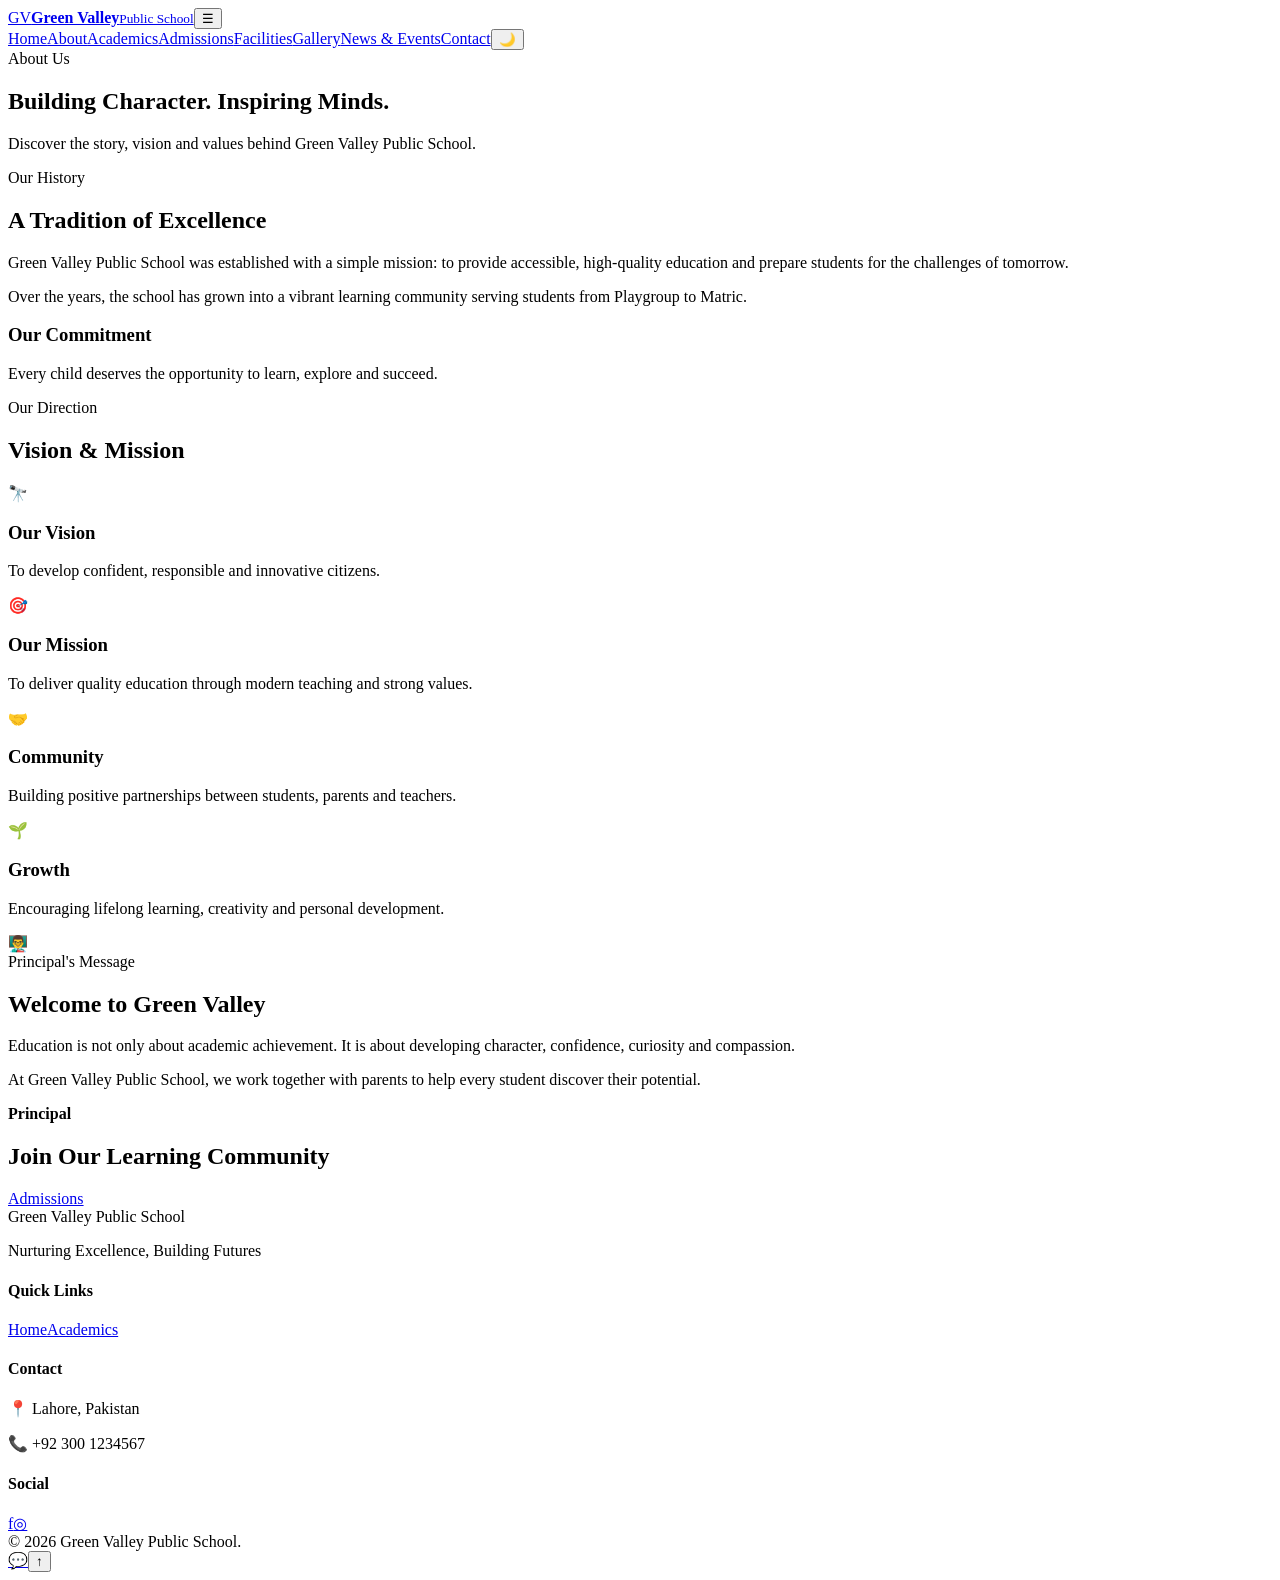
==== about.html @ daa35c9c "Add files via upload" ====
<!DOCTYPE html><html lang="en"><head><meta charset="UTF-8"><meta name="viewport" content="width=device-width,initial-scale=1"><title>About Us | Green Valley Public School</title><link href="https://fonts.googleapis.com/css2?family=Inter:wght@400;500;600;700;800&family=Poppins:wght@600;700;800&display=swap" rel="stylesheet"><link rel="stylesheet" href="css/style.css"></head><body>
<header class="header"><div class="container nav"><a href="index.html" class="logo"><span class="logo-icon">GV</span><span><strong>Green Valley</strong><small>Public School</small></span></a><button class="menu-btn" id="menuBtn">☰</button><nav id="navMenu"><a href="index.html">Home</a><a class="active" href="about.html">About</a><a href="academics.html">Academics</a><a href="admissions.html">Admissions</a><a href="facilities.html">Facilities</a><a href="gallery.html">Gallery</a><a href="news-events.html">News & Events</a><a href="contact.html">Contact</a><button id="darkMode" class="icon-btn">🌙</button></nav></div></header>
<section class="page-hero"><div class="container"><span class="section-label">About Us</span><h1>Building Character. Inspiring Minds.</h1><p>Discover the story, vision and values behind Green Valley Public School.</p></div></section>
<section class="section"><div class="container two-col"><div><span class="section-label">Our History</span><h2>A Tradition of Excellence</h2><p>Green Valley Public School was established with a simple mission: to provide accessible, high-quality education and prepare students for the challenges of tomorrow.</p><p>Over the years, the school has grown into a vibrant learning community serving students from Playgroup to Matric.</p></div><div class="info-box"><h3>Our Commitment</h3><p>Every child deserves the opportunity to learn, explore and succeed.</p></div></div></section>
<section class="section light"><div class="container"><div class="section-heading"><span class="section-label">Our Direction</span><h2>Vision & Mission</h2></div><div class="cards-4"><div class="feature-card"><div class="feature-icon">🔭</div><h3>Our Vision</h3><p>To develop confident, responsible and innovative citizens.</p></div><div class="feature-card"><div class="feature-icon">🎯</div><h3>Our Mission</h3><p>To deliver quality education through modern teaching and strong values.</p></div><div class="feature-card"><div class="feature-icon">🤝</div><h3>Community</h3><p>Building positive partnerships between students, parents and teachers.</p></div><div class="feature-card"><div class="feature-icon">🌱</div><h3>Growth</h3><p>Encouraging lifelong learning, creativity and personal development.</p></div></div></div></section>
<section class="section"><div class="container principal"><div class="principal-photo">👨‍🏫</div><div><span class="section-label">Principal's Message</span><h2>Welcome to Green Valley</h2><p>Education is not only about academic achievement. It is about developing character, confidence, curiosity and compassion.</p><p>At Green Valley Public School, we work together with parents to help every student discover their potential.</p><strong>Principal</strong></div></div></section>
<section class="cta"><div class="container"><h2>Join Our Learning Community</h2><a href="admissions.html" class="btn btn-gold">Admissions</a></div></section>
<footer><div class="container footer-grid"><div><div class="footer-logo">Green Valley Public School</div><p>Nurturing Excellence, Building Futures</p></div><div><h4>Quick Links</h4><a href="index.html">Home</a><a href="academics.html">Academics</a></div><div><h4>Contact</h4><p>📍 Lahore, Pakistan</p><p>📞 +92 300 1234567</p></div><div><h4>Social</h4><div class="socials"><a href="#">f</a><a href="#">◎</a></div></div></div><div class="copyright">© 2026 Green Valley Public School.</div></footer><a class="whatsapp" href="https://wa.me/923001234567">💬</a><button id="topBtn" class="top-btn">↑</button><script src="js/script.js"></script></body></html>
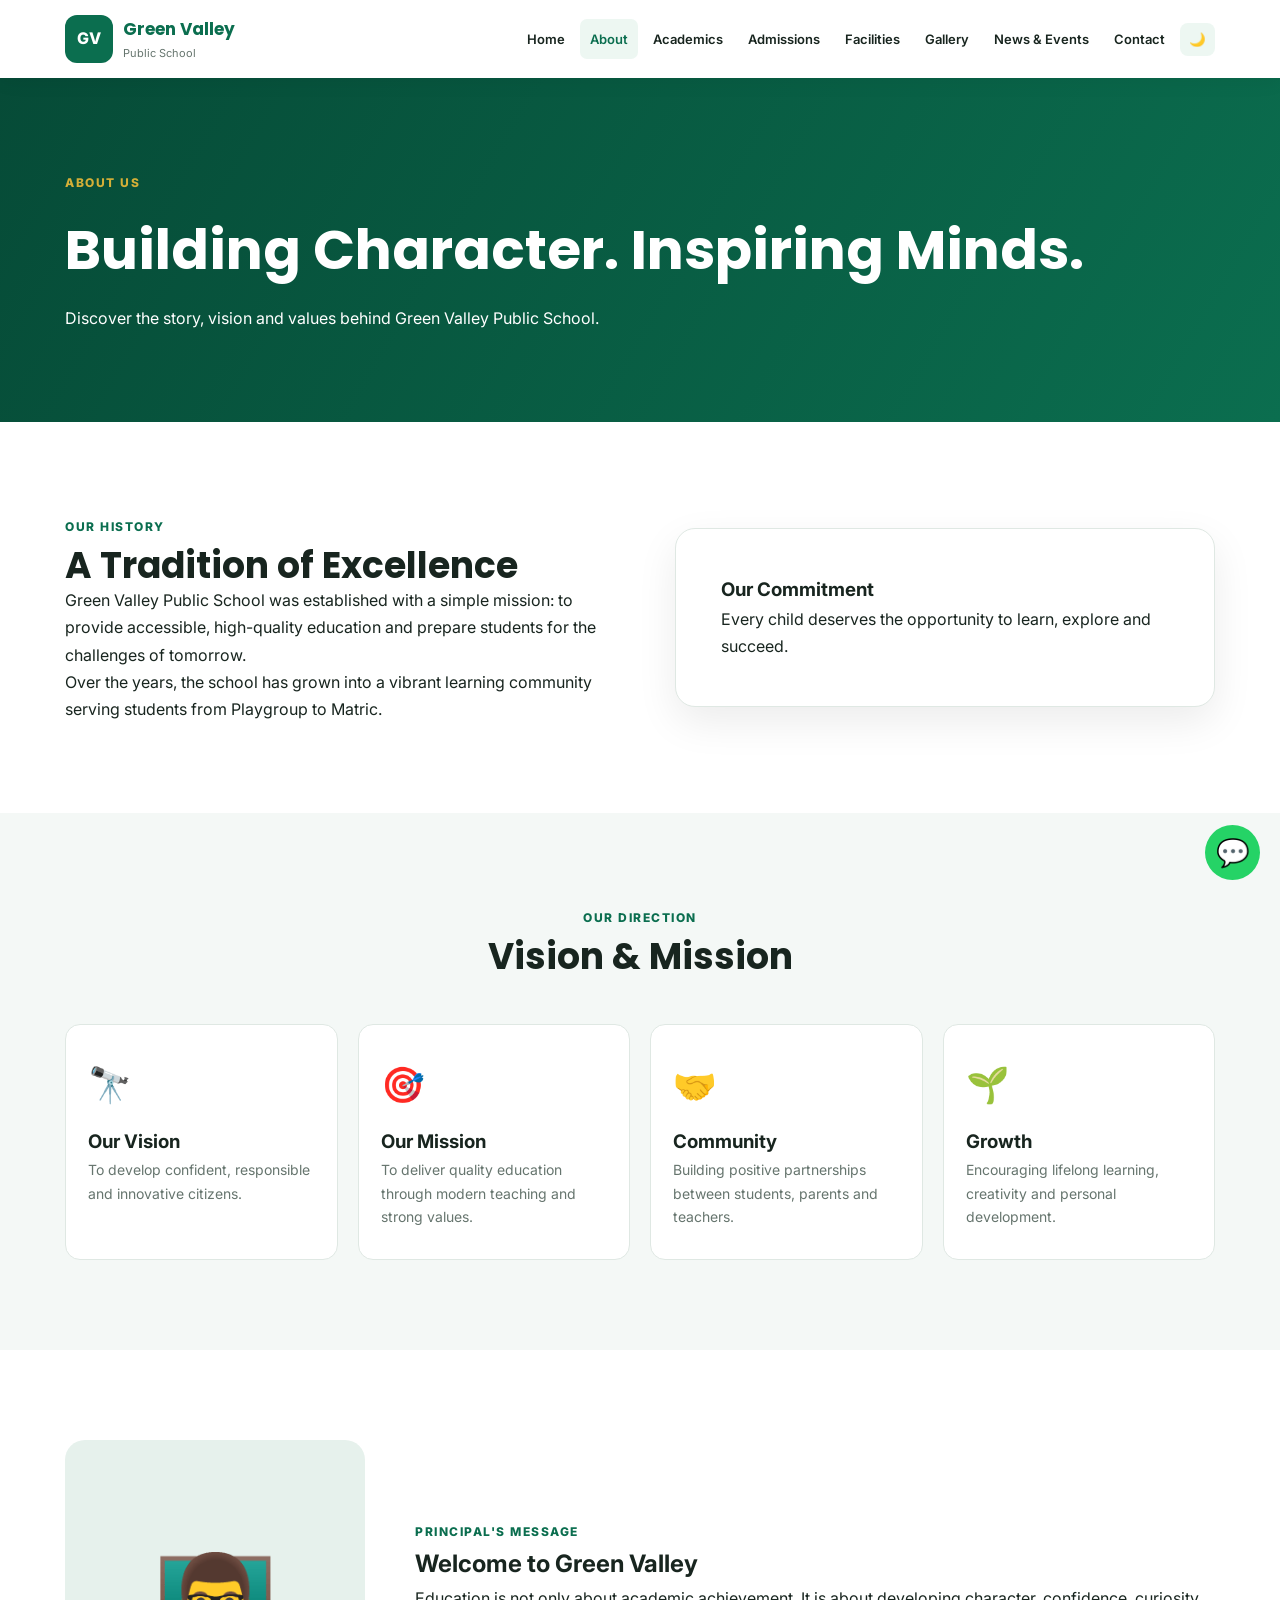
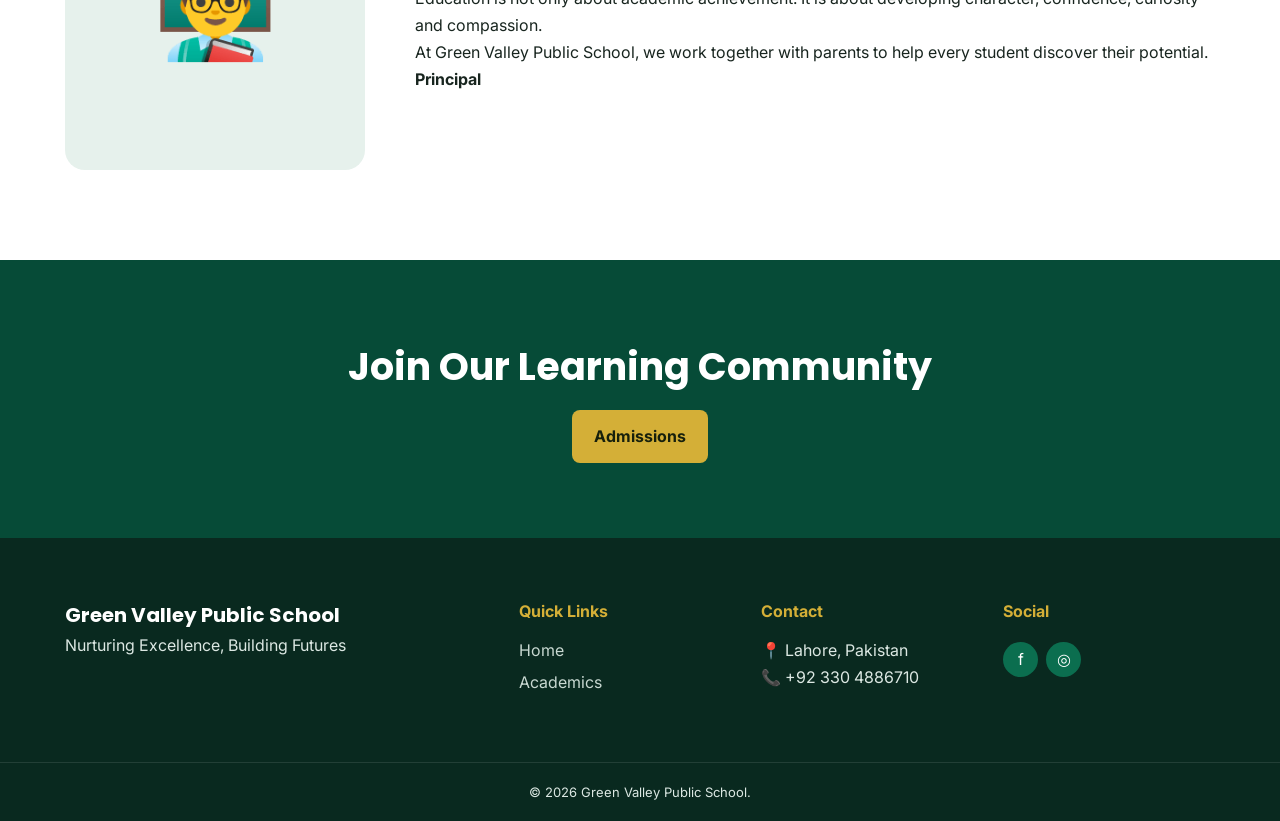
==== commit e4431c47: "Add files via upload" ====
--- a/about.html
+++ b/about.html
@@ -5,4 +5,4 @@
 <section class="section light"><div class="container"><div class="section-heading"><span class="section-label">Our Direction</span><h2>Vision & Mission</h2></div><div class="cards-4"><div class="feature-card"><div class="feature-icon">🔭</div><h3>Our Vision</h3><p>To develop confident, responsible and innovative citizens.</p></div><div class="feature-card"><div class="feature-icon">🎯</div><h3>Our Mission</h3><p>To deliver quality education through modern teaching and strong values.</p></div><div class="feature-card"><div class="feature-icon">🤝</div><h3>Community</h3><p>Building positive partnerships between students, parents and teachers.</p></div><div class="feature-card"><div class="feature-icon">🌱</div><h3>Growth</h3><p>Encouraging lifelong learning, creativity and personal development.</p></div></div></div></section>
 <section class="section"><div class="container principal"><div class="principal-photo">👨‍🏫</div><div><span class="section-label">Principal's Message</span><h2>Welcome to Green Valley</h2><p>Education is not only about academic achievement. It is about developing character, confidence, curiosity and compassion.</p><p>At Green Valley Public School, we work together with parents to help every student discover their potential.</p><strong>Principal</strong></div></div></section>
 <section class="cta"><div class="container"><h2>Join Our Learning Community</h2><a href="admissions.html" class="btn btn-gold">Admissions</a></div></section>
-<footer><div class="container footer-grid"><div><div class="footer-logo">Green Valley Public School</div><p>Nurturing Excellence, Building Futures</p></div><div><h4>Quick Links</h4><a href="index.html">Home</a><a href="academics.html">Academics</a></div><div><h4>Contact</h4><p>📍 Lahore, Pakistan</p><p>📞 +92 300 1234567</p></div><div><h4>Social</h4><div class="socials"><a href="#">f</a><a href="#">◎</a></div></div></div><div class="copyright">© 2026 Green Valley Public School.</div></footer><a class="whatsapp" href="https://wa.me/923001234567">💬</a><button id="topBtn" class="top-btn">↑</button><script src="js/script.js"></script></body></html>+<footer><div class="container footer-grid"><div><div class="footer-logo">Green Valley Public School</div><p>Nurturing Excellence, Building Futures</p></div><div><h4>Quick Links</h4><a href="index.html">Home</a><a href="academics.html">Academics</a></div><div><h4>Contact</h4><p>📍 Lahore, Pakistan</p><p>📞 +92 330 4886710</p></div><div><h4>Social</h4><div class="socials"><a href="#">f</a><a href="#">◎</a></div></div></div><div class="copyright">© 2026 Green Valley Public School.</div></footer><a class="whatsapp" href="https://wa.me/923304886710">💬</a><button id="topBtn" class="top-btn">↑</button><script src="js/script.js"></script></body></html>
--- a/css/style.css
+++ b/css/style.css
@@ -0,0 +1,7 @@
+*{margin:0;padding:0;box-sizing:border-box}html{scroll-behavior:smooth}:root{--green:#0B6E4F;--dark:#064b37;--gold:#d4af37;--white:#fff;--light:#f4f8f6;--text:#18251f;--muted:#66756e;--border:#dfe8e3;--shadow:0 15px 40px rgba(0,0,0,.08)}body{font-family:Inter,sans-serif;color:var(--text);background:var(--white);line-height:1.7}a{text-decoration:none;color:inherit}.container{width:min(1150px,92%);margin:auto}.header{position:sticky;top:0;z-index:1000;background:rgba(255,255,255,.96);backdrop-filter:blur(12px);box-shadow:0 3px 20px rgba(0,0,0,.06)}.nav{min-height:78px;display:flex;align-items:center;justify-content:space-between}.logo{display:flex;align-items:center;gap:10px}.logo-icon{width:48px;height:48px;display:grid;place-items:center;border-radius:12px;background:var(--green);color:#fff;font-weight:800}.logo strong,.logo small{display:block}.logo strong{font-family:Poppins;color:var(--green);font-size:17px}.logo small{font-size:11px;color:var(--muted)}nav{display:flex;align-items:center;gap:5px}nav a{padding:9px 10px;font-size:13px;font-weight:600;border-radius:7px}nav a:hover,nav a.active{color:var(--green);background:#edf7f2}.menu-btn{display:none;border:0;background:transparent;font-size:28px}.icon-btn{border:0;background:#edf7f2;padding:9px;border-radius:8px;cursor:pointer}.hero{min-height:650px;display:flex;align-items:center;background:linear-gradient(90deg,rgba(3,45,32,.88),rgba(3,45,32,.35)),url("https://images.unsplash.com/photo-1580582932707-520aed937b7b?auto=format&fit=crop&w=1800&q=80") center/cover}.hero-content{color:#fff}.hero-content{max-width:1150px}.hero-content p{max-width:600px;font-size:18px;color:#eef6f2}.badge,.section-label{color:var(--green);font-weight:800;text-transform:uppercase;letter-spacing:1.5px;font-size:12px}.hero .badge{color:var(--gold)}.hero h1{font-family:Poppins;font-size:clamp(40px,6vw,72px);line-height:1.12;margin:15px 0}.hero h1 span{color:#e8c84a}.hero-buttons{display:flex;gap:12px;margin-top:30px}.btn{display:inline-block;border:0;border-radius:8px;padding:13px 22px;font-weight:700;cursor:pointer;transition:.3s}.btn:hover{transform:translateY(-3px)}.btn-gold{background:var(--gold);color:#17200c}.btn-green{background:var(--green);color:#fff}.btn-outline{border:1px solid rgba(255,255,255,.6);color:#fff}.stats{background:var(--green);color:#fff}.stats-grid{display:grid;grid-template-columns:repeat(4,1fr)}.stat{padding:28px;text-align:center;border-right:1px solid rgba(255,255,255,.18)}.stat strong,.stat span{display:block}.stat strong{font-family:Poppins;font-size:30px}.stat span{opacity:.85}.section{padding:90px 0}.light{background:var(--light)}.section-heading{text-align:center;margin-bottom:45px}.section-heading h2,.two-col h2{font-family:Poppins;font-size:36px;line-height:1.2;margin-top:5px}.two-col{display:grid;grid-template-columns:1fr 1fr;gap:70px;align-items:center}.about-card,.info-box{padding:45px;border-radius:20px;background:#fff;box-shadow:var(--shadow);border:1px solid var(--border)}.about-icon{font-size:50px}.text-link{display:inline-block;margin-top:20px;color:var(--green);font-weight:800}.cards-4{display:grid;grid-template-columns:repeat(4,1fr);gap:20px}.feature-card,.facility{padding:30px 22px;background:#fff;border:1px solid var(--border);border-radius:15px;transition:.3s}.feature-card:hover,.facility:hover{transform:translateY(-7px);box-shadow:var(--shadow);border-color:#a8d6c2}.feature-icon{font-size:35px;margin-bottom:12px}.feature-card p,.facility p{color:var(--muted);font-size:14px}.news-grid{display:grid;grid-template-columns:repeat(3,1fr);gap:22px}.news-card{overflow:hidden;border-radius:15px;background:#fff;border:1px solid var(--border);transition:.3s}.news-card:hover{transform:translateY(-5px);box-shadow:var(--shadow)}.news-image{height:180px;background:#e7f2ed;display:grid;place-items:center;font-size:65px}.news-body{padding:23px}.news-body>span{color:var(--green);font-size:12px;font-weight:800;text-transform:uppercase}.testimonial-grid{display:grid;grid-template-columns:1fr 1fr;gap:25px}.testimonial{padding:30px;border-radius:15px;background:#fff;border:1px solid var(--border)}.stars{color:var(--gold);letter-spacing:3px}.page-hero{padding:90px 0;color:#fff;background:linear-gradient(120deg,#064b37,#0B6E4F)}.page-hero h1{font-family:Poppins;font-size:clamp(35px,5vw,55px);margin:8px 0}.page-hero .section-label{color:var(--gold)}.facility-grid{display:grid;grid-template-columns:repeat(3,1fr);gap:22px}.facility>div{font-size:42px}.timeline{display:grid;gap:18px;max-width:850px;margin:auto}.timeline>div{padding:25px;border-left:5px solid var(--green);background:var(--light);border-radius:8px}.timeline b{color:var(--green)}.subject-grid{display:grid;grid-template-columns:repeat(4,1fr);gap:15px}.subject-grid div{padding:20px;text-align:center;background:#fff;border:1px solid var(--border);border-radius:10px;font-weight:700}.check-list{list-style:none}.check-list li{margin:12px 0}.check-list li:before{content:"✓";color:var(--green);font-weight:bold;margin-right:10px}.principal{display:grid;grid-template-columns:300px 1fr;gap:50px;align-items:center}.principal-photo{height:330px;border-radius:20px;background:#e6f1ec;display:grid;place-items:center;font-size:100px}.steps{display:grid;grid-template-columns:repeat(4,1fr);gap:18px}.steps>div{padding:25px;background:var(--light);border-radius:15px}.steps b{display:block;font-size:28px;color:var(--green)}.table-wrap{overflow-x:auto}table{width:100%;border-collapse:collapse;background:#fff;min-width:600px}th,td{padding:16px;border:1px solid var(--border);text-align:left}th{background:var(--green);color:#fff}.note{color:var(--muted);margin-top:10px}.form-card{padding:35px;background:#fff;border-radius:18px;box-shadow:var(--shadow)}.form-card h2{font-family:Poppins;margin-bottom:20px}form{display:grid;gap:13px}input,select,textarea{width:100%;padding:13px 15px;border:1px solid var(--border);border-radius:8px;font:inherit;outline:none}input:focus,select:focus,textarea:focus{border-color:var(--green)}textarea{min-height:130px;resize:vertical}.filters{display:flex;justify-content:center;gap:10px;margin-bottom:30px;flex-wrap:wrap}.filter{border:1px solid var(--border);background:#fff;padding:9px 18px;border-radius:30px;cursor:pointer}.filter.active,.filter:hover{background:var(--green);color:#fff}.gallery-grid{display:grid;grid-template-columns:repeat(4,1fr);gap:18px}.gallery-item{height:220px;background:var(--light);border-radius:15px;display:grid;place-items:center;cursor:pointer;transition:.3s;overflow:hidden}.gallery-item:hover{transform:scale(1.03);box-shadow:var(--shadow)}.gallery-item div{font-size:65px}.gallery-item span{font-weight:700}.lightbox{display:none;position:fixed;inset:0;background:rgba(0,0,0,.85);z-index:2000;place-items:center;color:#fff}.lightbox.show{display:grid}#closeLightbox{position:absolute;top:20px;right:30px;font-size:40px;color:#fff;background:none;border:0;cursor:pointer}.event-list{max-width:800px;margin:auto}.event{display:flex;gap:20px;align-items:center;padding:22px;background:#fff;border-bottom:1px solid var(--border)}.event>strong{width:65px;height:65px;display:grid;place-items:center;background:var(--green);color:#fff;border-radius:12px;font-size:22px}.contact-grid{display:grid;grid-template-columns:1fr 1fr;gap:40px}.contact-item{margin-bottom:20px}.contact-item strong{color:var(--green)}.map{height:300px;margin-top:25px;border-radius:15px;overflow:hidden}.map iframe{width:100%;height:100%;border:0}.cta{padding:75px 0;text-align:center;background:var(--dark);color:#fff}.cta h2{font-family:Poppins;font-size:38px;margin-bottom:10px}footer{background:#09291f;color:#dce8e3}.footer-grid{padding:60px 0;display:grid;grid-template-columns:2fr 1fr 1fr 1fr;gap:30px}.footer-logo{font-family:Poppins;font-size:20px;font-weight:700;color:#fff}footer h4{color:var(--gold);margin-bottom:12px}footer a{display:block;margin:5px 0;color:#c8d8d1}.socials{display:flex;gap:8px}.socials a{width:35px;height:35px;border-radius:50%;display:grid;place-items:center;background:var(--green);color:#fff}.copyright{text-align:center;padding:18px;border-top:1px solid rgba(255,255,255,.1);font-size:13px}.whatsapp,.top-btn{position:fixed;z-index:900;border:0;cursor:pointer}.whatsapp{right:20px;bottom:20px;width:55px;height:55px;display:grid;place-items:center;border-radius:50%;background:#25D366;font-size:27px}.top-btn{right:20px;bottom:85px;width:40px;height:40px;display:none;border-radius:50%;background:var(--green);color:#fff;font-size:20px}body.dark{--white:#101815;--light:#17211d;--text:#edf5f1;--muted:#a9b9b2;--border:#293a33;background:#101815}body.dark .header,body.dark .news-card,body.dark .feature-card,body.dark .facility,body.dark .testimonial,body.dark .form-card,body.dark .about-card,body.dark .info-box,body.dark table,body.dark .subject-grid div,body.dark .event{background:#17211d}body.dark input,body.dark select,body.dark textarea{background:#101815;color:#fff}@media(max-width:1000px){nav a{padding:8px 6px;font-size:12px}.cards-4{grid-template-columns:repeat(2,1fr)}.gallery-grid{grid-template-columns:repeat(3,1fr)}}@media(max-width:760px){.menu-btn{display:block}nav{position:absolute;left:0;right:0;top:78px;display:none;flex-direction:column;align-items:stretch;padding:15px;background:#fff;box-shadow:var(--shadow)}body.dark nav{background:#17211d}nav.open{display:flex}nav a{padding:12px}.hero{min-height:580px}.hero h1{font-size:42px}.hero-buttons{flex-direction:column;align-items:flex-start}.stats-grid,.two-col,.news-grid,.testimonial-grid,.facility-grid,.contact-grid,.principal{grid-template-columns:1fr}.stats-grid{grid-template-columns:repeat(2,1fr)}.cards-4,.steps,.subject-grid{grid-template-columns:1fr 1fr}.gallery-grid{grid-template-columns:1fr 1fr}.footer-grid{grid-template-columns:1fr 1fr}.section{padding:65px 0}}@media(max-width:480px){.logo strong{font-size:14px}.logo-icon{width:42px;height:42px}.cards-4,.steps,.subject-grid,.gallery-grid,.footer-grid{grid-template-columns:1fr}.stat{padding:20px 10px}.stat strong{font-size:24px}.section-heading h2,.two-col h2{font-size:30px}.hero h1{font-size:36px}.page-hero{padding:65px 0}}
+.logo-img {
+  width: 48px;
+  height: 48px;
+  object-fit: contain;
+  border-radius: 8px;
+}
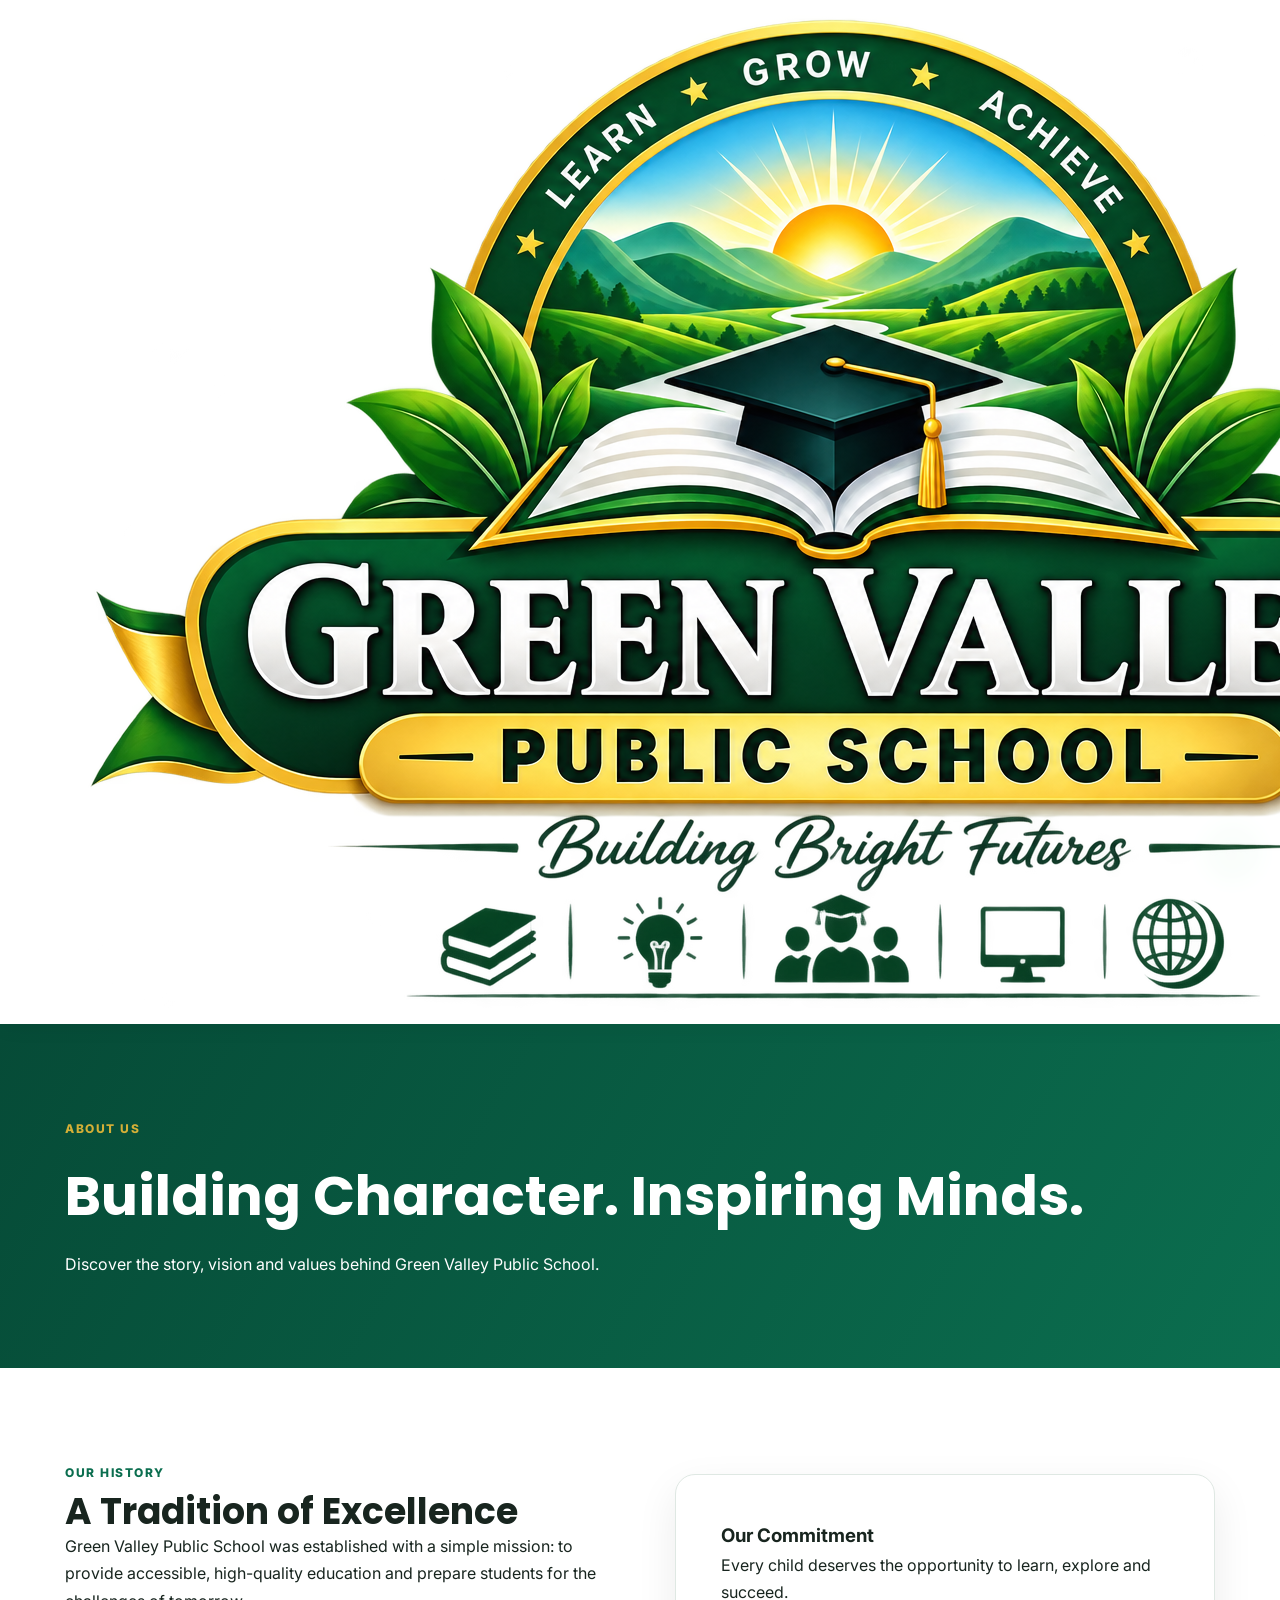
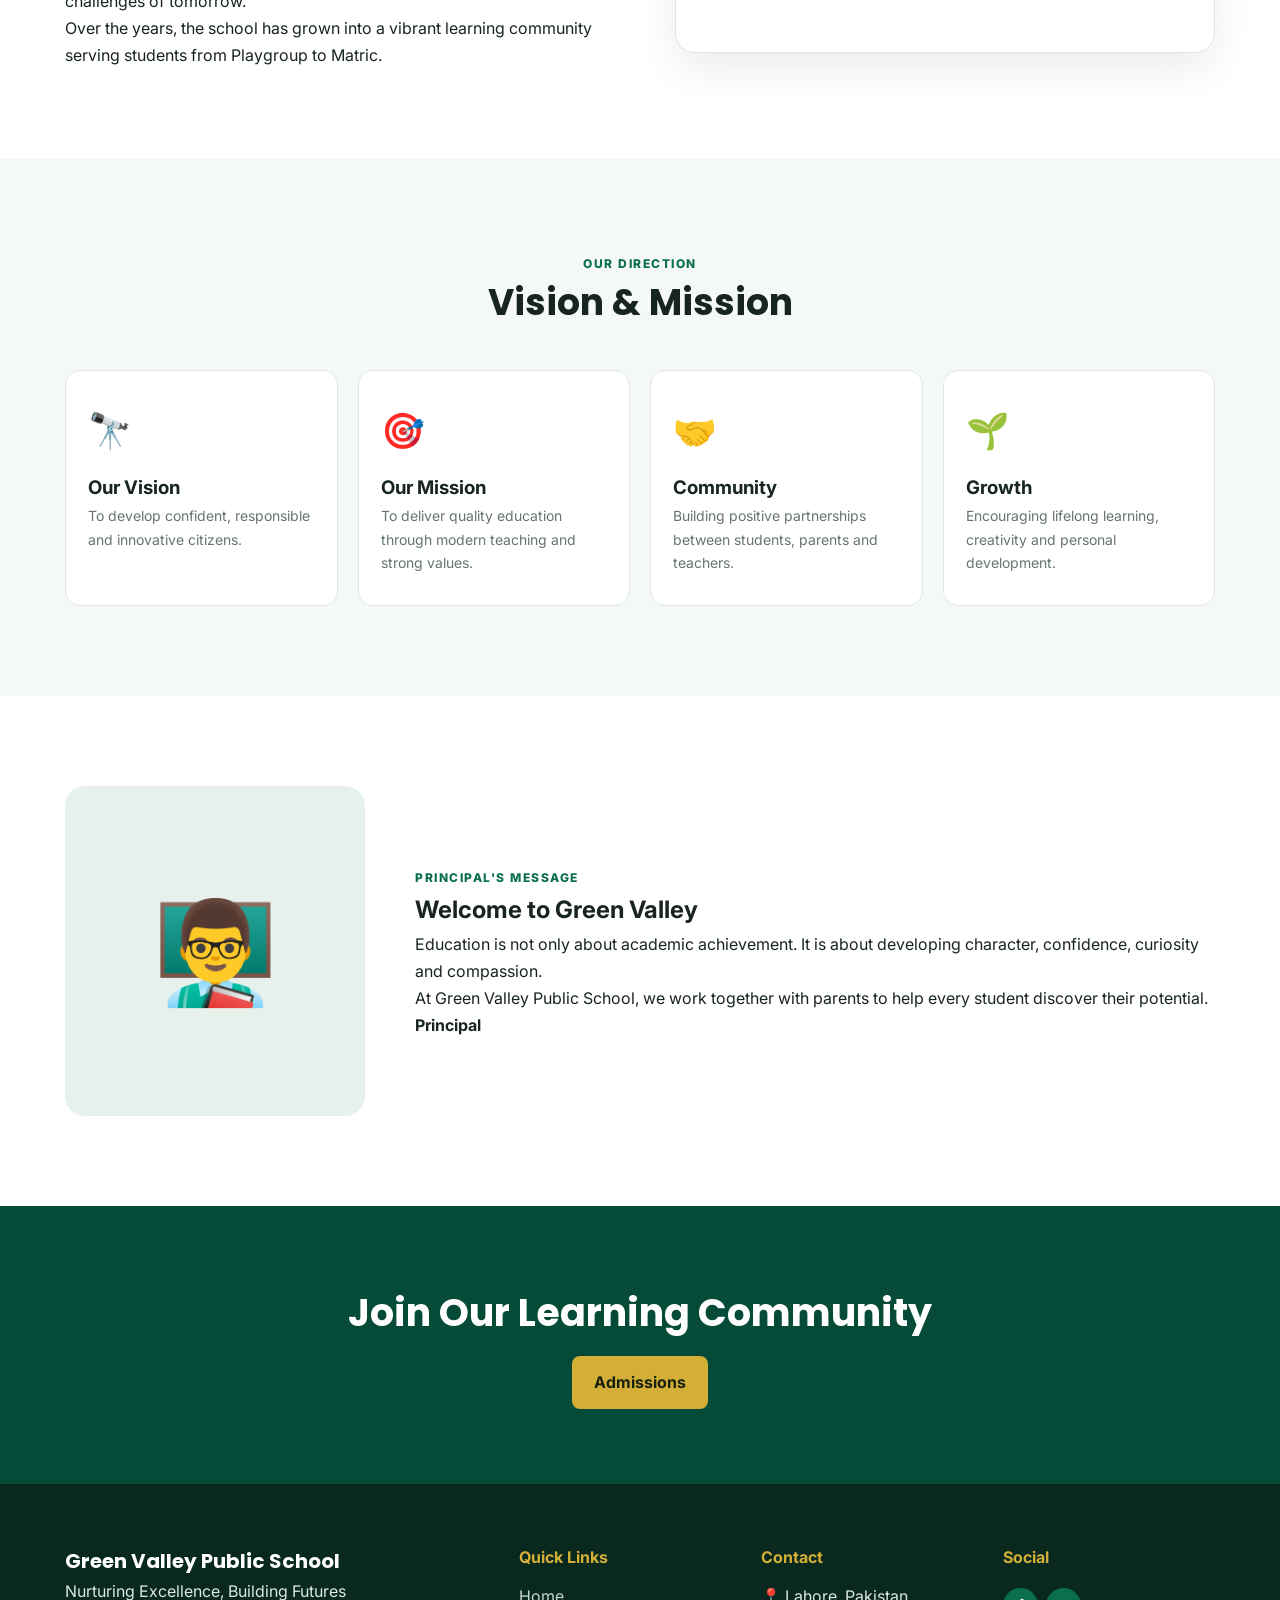
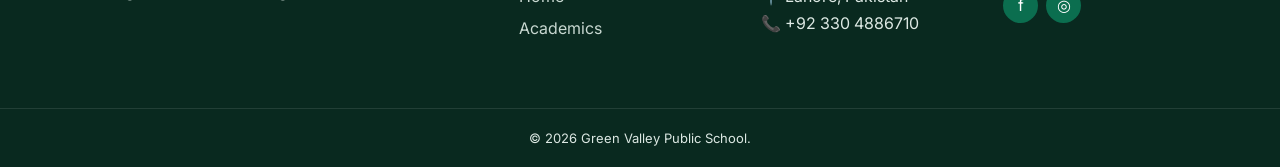
==== commit f4d21904: "Add files via upload" ====
--- a/about.html
+++ b/about.html
@@ -1,5 +1,5 @@
 <!DOCTYPE html><html lang="en"><head><meta charset="UTF-8"><meta name="viewport" content="width=device-width,initial-scale=1"><title>About Us | Green Valley Public School</title><link href="https://fonts.googleapis.com/css2?family=Inter:wght@400;500;600;700;800&family=Poppins:wght@600;700;800&display=swap" rel="stylesheet"><link rel="stylesheet" href="css/style.css"></head><body>
-<header class="header"><div class="container nav"><a href="index.html" class="logo"><span class="logo-icon">GV</span><span><strong>Green Valley</strong><small>Public School</small></span></a><button class="menu-btn" id="menuBtn">☰</button><nav id="navMenu"><a href="index.html">Home</a><a class="active" href="about.html">About</a><a href="academics.html">Academics</a><a href="admissions.html">Admissions</a><a href="facilities.html">Facilities</a><a href="gallery.html">Gallery</a><a href="news-events.html">News & Events</a><a href="contact.html">Contact</a><button id="darkMode" class="icon-btn">🌙</button></nav></div></header>
+<header class="header"><div class="container nav"><a href="index.html" class="logo"><img src="images/logo.png" alt="Green Valley Public School" class="logo-img"></a><button class="menu-btn" id="menuBtn">☰</button><nav id="navMenu"><a href="index.html">Home</a><a class="active" href="about.html">About</a><a href="academics.html">Academics</a><a href="admissions.html">Admissions</a><a href="facilities.html">Facilities</a><a href="gallery.html">Gallery</a><a href="news-events.html">News & Events</a><a href="contact.html">Contact</a><button id="darkMode" class="icon-btn">🌙</button></nav></div></header>
 <section class="page-hero"><div class="container"><span class="section-label">About Us</span><h1>Building Character. Inspiring Minds.</h1><p>Discover the story, vision and values behind Green Valley Public School.</p></div></section>
 <section class="section"><div class="container two-col"><div><span class="section-label">Our History</span><h2>A Tradition of Excellence</h2><p>Green Valley Public School was established with a simple mission: to provide accessible, high-quality education and prepare students for the challenges of tomorrow.</p><p>Over the years, the school has grown into a vibrant learning community serving students from Playgroup to Matric.</p></div><div class="info-box"><h3>Our Commitment</h3><p>Every child deserves the opportunity to learn, explore and succeed.</p></div></div></section>
 <section class="section light"><div class="container"><div class="section-heading"><span class="section-label">Our Direction</span><h2>Vision & Mission</h2></div><div class="cards-4"><div class="feature-card"><div class="feature-icon">🔭</div><h3>Our Vision</h3><p>To develop confident, responsible and innovative citizens.</p></div><div class="feature-card"><div class="feature-icon">🎯</div><h3>Our Mission</h3><p>To deliver quality education through modern teaching and strong values.</p></div><div class="feature-card"><div class="feature-icon">🤝</div><h3>Community</h3><p>Building positive partnerships between students, parents and teachers.</p></div><div class="feature-card"><div class="feature-icon">🌱</div><h3>Growth</h3><p>Encouraging lifelong learning, creativity and personal development.</p></div></div></div></section>
--- a/css/style.css
+++ b/css/style.css
@@ -1,7 +1 @@
-*{margin:0;padding:0;box-sizing:border-box}html{scroll-behavior:smooth}:root{--green:#0B6E4F;--dark:#064b37;--gold:#d4af37;--white:#fff;--light:#f4f8f6;--text:#18251f;--muted:#66756e;--border:#dfe8e3;--shadow:0 15px 40px rgba(0,0,0,.08)}body{font-family:Inter,sans-serif;color:var(--text);background:var(--white);line-height:1.7}a{text-decoration:none;color:inherit}.container{width:min(1150px,92%);margin:auto}.header{position:sticky;top:0;z-index:1000;background:rgba(255,255,255,.96);backdrop-filter:blur(12px);box-shadow:0 3px 20px rgba(0,0,0,.06)}.nav{min-height:78px;display:flex;align-items:center;justify-content:space-between}.logo{display:flex;align-items:center;gap:10px}.logo-icon{width:48px;height:48px;display:grid;place-items:center;border-radius:12px;background:var(--green);color:#fff;font-weight:800}.logo strong,.logo small{display:block}.logo strong{font-family:Poppins;color:var(--green);font-size:17px}.logo small{font-size:11px;color:var(--muted)}nav{display:flex;align-items:center;gap:5px}nav a{padding:9px 10px;font-size:13px;font-weight:600;border-radius:7px}nav a:hover,nav a.active{color:var(--green);background:#edf7f2}.menu-btn{display:none;border:0;background:transparent;font-size:28px}.icon-btn{border:0;background:#edf7f2;padding:9px;border-radius:8px;cursor:pointer}.hero{min-height:650px;display:flex;align-items:center;background:linear-gradient(90deg,rgba(3,45,32,.88),rgba(3,45,32,.35)),url("https://images.unsplash.com/photo-1580582932707-520aed937b7b?auto=format&fit=crop&w=1800&q=80") center/cover}.hero-content{color:#fff}.hero-content{max-width:1150px}.hero-content p{max-width:600px;font-size:18px;color:#eef6f2}.badge,.section-label{color:var(--green);font-weight:800;text-transform:uppercase;letter-spacing:1.5px;font-size:12px}.hero .badge{color:var(--gold)}.hero h1{font-family:Poppins;font-size:clamp(40px,6vw,72px);line-height:1.12;margin:15px 0}.hero h1 span{color:#e8c84a}.hero-buttons{display:flex;gap:12px;margin-top:30px}.btn{display:inline-block;border:0;border-radius:8px;padding:13px 22px;font-weight:700;cursor:pointer;transition:.3s}.btn:hover{transform:translateY(-3px)}.btn-gold{background:var(--gold);color:#17200c}.btn-green{background:var(--green);color:#fff}.btn-outline{border:1px solid rgba(255,255,255,.6);color:#fff}.stats{background:var(--green);color:#fff}.stats-grid{display:grid;grid-template-columns:repeat(4,1fr)}.stat{padding:28px;text-align:center;border-right:1px solid rgba(255,255,255,.18)}.stat strong,.stat span{display:block}.stat strong{font-family:Poppins;font-size:30px}.stat span{opacity:.85}.section{padding:90px 0}.light{background:var(--light)}.section-heading{text-align:center;margin-bottom:45px}.section-heading h2,.two-col h2{font-family:Poppins;font-size:36px;line-height:1.2;margin-top:5px}.two-col{display:grid;grid-template-columns:1fr 1fr;gap:70px;align-items:center}.about-card,.info-box{padding:45px;border-radius:20px;background:#fff;box-shadow:var(--shadow);border:1px solid var(--border)}.about-icon{font-size:50px}.text-link{display:inline-block;margin-top:20px;color:var(--green);font-weight:800}.cards-4{display:grid;grid-template-columns:repeat(4,1fr);gap:20px}.feature-card,.facility{padding:30px 22px;background:#fff;border:1px solid var(--border);border-radius:15px;transition:.3s}.feature-card:hover,.facility:hover{transform:translateY(-7px);box-shadow:var(--shadow);border-color:#a8d6c2}.feature-icon{font-size:35px;margin-bottom:12px}.feature-card p,.facility p{color:var(--muted);font-size:14px}.news-grid{display:grid;grid-template-columns:repeat(3,1fr);gap:22px}.news-card{overflow:hidden;border-radius:15px;background:#fff;border:1px solid var(--border);transition:.3s}.news-card:hover{transform:translateY(-5px);box-shadow:var(--shadow)}.news-image{height:180px;background:#e7f2ed;display:grid;place-items:center;font-size:65px}.news-body{padding:23px}.news-body>span{color:var(--green);font-size:12px;font-weight:800;text-transform:uppercase}.testimonial-grid{display:grid;grid-template-columns:1fr 1fr;gap:25px}.testimonial{padding:30px;border-radius:15px;background:#fff;border:1px solid var(--border)}.stars{color:var(--gold);letter-spacing:3px}.page-hero{padding:90px 0;color:#fff;background:linear-gradient(120deg,#064b37,#0B6E4F)}.page-hero h1{font-family:Poppins;font-size:clamp(35px,5vw,55px);margin:8px 0}.page-hero .section-label{color:var(--gold)}.facility-grid{display:grid;grid-template-columns:repeat(3,1fr);gap:22px}.facility>div{font-size:42px}.timeline{display:grid;gap:18px;max-width:850px;margin:auto}.timeline>div{padding:25px;border-left:5px solid var(--green);background:var(--light);border-radius:8px}.timeline b{color:var(--green)}.subject-grid{display:grid;grid-template-columns:repeat(4,1fr);gap:15px}.subject-grid div{padding:20px;text-align:center;background:#fff;border:1px solid var(--border);border-radius:10px;font-weight:700}.check-list{list-style:none}.check-list li{margin:12px 0}.check-list li:before{content:"✓";color:var(--green);font-weight:bold;margin-right:10px}.principal{display:grid;grid-template-columns:300px 1fr;gap:50px;align-items:center}.principal-photo{height:330px;border-radius:20px;background:#e6f1ec;display:grid;place-items:center;font-size:100px}.steps{display:grid;grid-template-columns:repeat(4,1fr);gap:18px}.steps>div{padding:25px;background:var(--light);border-radius:15px}.steps b{display:block;font-size:28px;color:var(--green)}.table-wrap{overflow-x:auto}table{width:100%;border-collapse:collapse;background:#fff;min-width:600px}th,td{padding:16px;border:1px solid var(--border);text-align:left}th{background:var(--green);color:#fff}.note{color:var(--muted);margin-top:10px}.form-card{padding:35px;background:#fff;border-radius:18px;box-shadow:var(--shadow)}.form-card h2{font-family:Poppins;margin-bottom:20px}form{display:grid;gap:13px}input,select,textarea{width:100%;padding:13px 15px;border:1px solid var(--border);border-radius:8px;font:inherit;outline:none}input:focus,select:focus,textarea:focus{border-color:var(--green)}textarea{min-height:130px;resize:vertical}.filters{display:flex;justify-content:center;gap:10px;margin-bottom:30px;flex-wrap:wrap}.filter{border:1px solid var(--border);background:#fff;padding:9px 18px;border-radius:30px;cursor:pointer}.filter.active,.filter:hover{background:var(--green);color:#fff}.gallery-grid{display:grid;grid-template-columns:repeat(4,1fr);gap:18px}.gallery-item{height:220px;background:var(--light);border-radius:15px;display:grid;place-items:center;cursor:pointer;transition:.3s;overflow:hidden}.gallery-item:hover{transform:scale(1.03);box-shadow:var(--shadow)}.gallery-item div{font-size:65px}.gallery-item span{font-weight:700}.lightbox{display:none;position:fixed;inset:0;background:rgba(0,0,0,.85);z-index:2000;place-items:center;color:#fff}.lightbox.show{display:grid}#closeLightbox{position:absolute;top:20px;right:30px;font-size:40px;color:#fff;background:none;border:0;cursor:pointer}.event-list{max-width:800px;margin:auto}.event{display:flex;gap:20px;align-items:center;padding:22px;background:#fff;border-bottom:1px solid var(--border)}.event>strong{width:65px;height:65px;display:grid;place-items:center;background:var(--green);color:#fff;border-radius:12px;font-size:22px}.contact-grid{display:grid;grid-template-columns:1fr 1fr;gap:40px}.contact-item{margin-bottom:20px}.contact-item strong{color:var(--green)}.map{height:300px;margin-top:25px;border-radius:15px;overflow:hidden}.map iframe{width:100%;height:100%;border:0}.cta{padding:75px 0;text-align:center;background:var(--dark);color:#fff}.cta h2{font-family:Poppins;font-size:38px;margin-bottom:10px}footer{background:#09291f;color:#dce8e3}.footer-grid{padding:60px 0;display:grid;grid-template-columns:2fr 1fr 1fr 1fr;gap:30px}.footer-logo{font-family:Poppins;font-size:20px;font-weight:700;color:#fff}footer h4{color:var(--gold);margin-bottom:12px}footer a{display:block;margin:5px 0;color:#c8d8d1}.socials{display:flex;gap:8px}.socials a{width:35px;height:35px;border-radius:50%;display:grid;place-items:center;background:var(--green);color:#fff}.copyright{text-align:center;padding:18px;border-top:1px solid rgba(255,255,255,.1);font-size:13px}.whatsapp,.top-btn{position:fixed;z-index:900;border:0;cursor:pointer}.whatsapp{right:20px;bottom:20px;width:55px;height:55px;display:grid;place-items:center;border-radius:50%;background:#25D366;font-size:27px}.top-btn{right:20px;bottom:85px;width:40px;height:40px;display:none;border-radius:50%;background:var(--green);color:#fff;font-size:20px}body.dark{--white:#101815;--light:#17211d;--text:#edf5f1;--muted:#a9b9b2;--border:#293a33;background:#101815}body.dark .header,body.dark .news-card,body.dark .feature-card,body.dark .facility,body.dark .testimonial,body.dark .form-card,body.dark .about-card,body.dark .info-box,body.dark table,body.dark .subject-grid div,body.dark .event{background:#17211d}body.dark input,body.dark select,body.dark textarea{background:#101815;color:#fff}@media(max-width:1000px){nav a{padding:8px 6px;font-size:12px}.cards-4{grid-template-columns:repeat(2,1fr)}.gallery-grid{grid-template-columns:repeat(3,1fr)}}@media(max-width:760px){.menu-btn{display:block}nav{position:absolute;left:0;right:0;top:78px;display:none;flex-direction:column;align-items:stretch;padding:15px;background:#fff;box-shadow:var(--shadow)}body.dark nav{background:#17211d}nav.open{display:flex}nav a{padding:12px}.hero{min-height:580px}.hero h1{font-size:42px}.hero-buttons{flex-direction:column;align-items:flex-start}.stats-grid,.two-col,.news-grid,.testimonial-grid,.facility-grid,.contact-grid,.principal{grid-template-columns:1fr}.stats-grid{grid-template-columns:repeat(2,1fr)}.cards-4,.steps,.subject-grid{grid-template-columns:1fr 1fr}.gallery-grid{grid-template-columns:1fr 1fr}.footer-grid{grid-template-columns:1fr 1fr}.section{padding:65px 0}}@media(max-width:480px){.logo strong{font-size:14px}.logo-icon{width:42px;height:42px}.cards-4,.steps,.subject-grid,.gallery-grid,.footer-grid{grid-template-columns:1fr}.stat{padding:20px 10px}.stat strong{font-size:24px}.section-heading h2,.two-col h2{font-size:30px}.hero h1{font-size:36px}.page-hero{padding:65px 0}}
-.logo-img {
-  width: 48px;
-  height: 48px;
-  object-fit: contain;
-  border-radius: 8px;
-}
+*{margin:0;padding:0;box-sizing:border-box}html{scroll-behavior:smooth}:root{--green:#0B6E4F;--dark:#064b37;--gold:#d4af37;--white:#fff;--light:#f4f8f6;--text:#18251f;--muted:#66756e;--border:#dfe8e3;--shadow:0 15px 40px rgba(0,0,0,.08)}body{font-family:Inter,sans-serif;color:var(--text);background:var(--white);line-height:1.7}a{text-decoration:none;color:inherit}.container{width:min(1150px,92%);margin:auto}.header{position:sticky;top:0;z-index:1000;background:rgba(255,255,255,.96);backdrop-filter:blur(12px);box-shadow:0 3px 20px rgba(0,0,0,.06)}.nav{min-height:78px;display:flex;align-items:center;justify-content:space-between}.logo{display:flex;align-items:center;gap:10px}.logo-icon{width:48px;height:48px;display:grid;place-items:center;border-radius:12px;background:var(--green);color:#fff;font-weight:800}.logo strong,.logo small{display:block}.logo strong{font-family:Poppins;color:var(--green);font-size:17px}.logo small{font-size:11px;color:var(--muted)}nav{display:flex;align-items:center;gap:5px}nav a{padding:9px 10px;font-size:13px;font-weight:600;border-radius:7px}nav a:hover,nav a.active{color:var(--green);background:#edf7f2}.menu-btn{display:none;border:0;background:transparent;font-size:28px}.icon-btn{border:0;background:#edf7f2;padding:9px;border-radius:8px;cursor:pointer}.hero{min-height:650px;display:flex;align-items:center;background:linear-gradient(90deg,rgba(3,45,32,.88),rgba(3,45,32,.35)),url("https://images.unsplash.com/photo-1580582932707-520aed937b7b?auto=format&fit=crop&w=1800&q=80") center/cover}.hero-content{color:#fff}.hero-content{max-width:1150px}.hero-content p{max-width:600px;font-size:18px;color:#eef6f2}.badge,.section-label{color:var(--green);font-weight:800;text-transform:uppercase;letter-spacing:1.5px;font-size:12px}.hero .badge{color:var(--gold)}.hero h1{font-family:Poppins;font-size:clamp(40px,6vw,72px);line-height:1.12;margin:15px 0}.hero h1 span{color:#e8c84a}.hero-buttons{display:flex;gap:12px;margin-top:30px}.btn{display:inline-block;border:0;border-radius:8px;padding:13px 22px;font-weight:700;cursor:pointer;transition:.3s}.btn:hover{transform:translateY(-3px)}.btn-gold{background:var(--gold);color:#17200c}.btn-green{background:var(--green);color:#fff}.btn-outline{border:1px solid rgba(255,255,255,.6);color:#fff}.stats{background:var(--green);color:#fff}.stats-grid{display:grid;grid-template-columns:repeat(4,1fr)}.stat{padding:28px;text-align:center;border-right:1px solid rgba(255,255,255,.18)}.stat strong,.stat span{display:block}.stat strong{font-family:Poppins;font-size:30px}.stat span{opacity:.85}.section{padding:90px 0}.light{background:var(--light)}.section-heading{text-align:center;margin-bottom:45px}.section-heading h2,.two-col h2{font-family:Poppins;font-size:36px;line-height:1.2;margin-top:5px}.two-col{display:grid;grid-template-columns:1fr 1fr;gap:70px;align-items:center}.about-card,.info-box{padding:45px;border-radius:20px;background:#fff;box-shadow:var(--shadow);border:1px solid var(--border)}.about-icon{font-size:50px}.text-link{display:inline-block;margin-top:20px;color:var(--green);font-weight:800}.cards-4{display:grid;grid-template-columns:repeat(4,1fr);gap:20px}.feature-card,.facility{padding:30px 22px;background:#fff;border:1px solid var(--border);border-radius:15px;transition:.3s}.feature-card:hover,.facility:hover{transform:translateY(-7px);box-shadow:var(--shadow);border-color:#a8d6c2}.feature-icon{font-size:35px;margin-bottom:12px}.feature-card p,.facility p{color:var(--muted);font-size:14px}.news-grid{display:grid;grid-template-columns:repeat(3,1fr);gap:22px}.news-card{overflow:hidden;border-radius:15px;background:#fff;border:1px solid var(--border);transition:.3s}.news-card:hover{transform:translateY(-5px);box-shadow:var(--shadow)}.news-image{height:180px;background:#e7f2ed;display:grid;place-items:center;font-size:65px}.news-body{padding:23px}.news-body>span{color:var(--green);font-size:12px;font-weight:800;text-transform:uppercase}.testimonial-grid{display:grid;grid-template-columns:1fr 1fr;gap:25px}.testimonial{padding:30px;border-radius:15px;background:#fff;border:1px solid var(--border)}.stars{color:var(--gold);letter-spacing:3px}.page-hero{padding:90px 0;color:#fff;background:linear-gradient(120deg,#064b37,#0B6E4F)}.page-hero h1{font-family:Poppins;font-size:clamp(35px,5vw,55px);margin:8px 0}.page-hero .section-label{color:var(--gold)}.facility-grid{display:grid;grid-template-columns:repeat(3,1fr);gap:22px}.facility>div{font-size:42px}.timeline{display:grid;gap:18px;max-width:850px;margin:auto}.timeline>div{padding:25px;border-left:5px solid var(--green);background:var(--light);border-radius:8px}.timeline b{color:var(--green)}.subject-grid{display:grid;grid-template-columns:repeat(4,1fr);gap:15px}.subject-grid div{padding:20px;text-align:center;background:#fff;border:1px solid var(--border);border-radius:10px;font-weight:700}.check-list{list-style:none}.check-list li{margin:12px 0}.check-list li:before{content:"✓";color:var(--green);font-weight:bold;margin-right:10px}.principal{display:grid;grid-template-columns:300px 1fr;gap:50px;align-items:center}.principal-photo{height:330px;border-radius:20px;background:#e6f1ec;display:grid;place-items:center;font-size:100px}.steps{display:grid;grid-template-columns:repeat(4,1fr);gap:18px}.steps>div{padding:25px;background:var(--light);border-radius:15px}.steps b{display:block;font-size:28px;color:var(--green)}.table-wrap{overflow-x:auto}table{width:100%;border-collapse:collapse;background:#fff;min-width:600px}th,td{padding:16px;border:1px solid var(--border);text-align:left}th{background:var(--green);color:#fff}.note{color:var(--muted);margin-top:10px}.form-card{padding:35px;background:#fff;border-radius:18px;box-shadow:var(--shadow)}.form-card h2{font-family:Poppins;margin-bottom:20px}form{display:grid;gap:13px}input,select,textarea{width:100%;padding:13px 15px;border:1px solid var(--border);border-radius:8px;font:inherit;outline:none}input:focus,select:focus,textarea:focus{border-color:var(--green)}textarea{min-height:130px;resize:vertical}.filters{display:flex;justify-content:center;gap:10px;margin-bottom:30px;flex-wrap:wrap}.filter{border:1px solid var(--border);background:#fff;padding:9px 18px;border-radius:30px;cursor:pointer}.filter.active,.filter:hover{background:var(--green);color:#fff}.gallery-grid{display:grid;grid-template-columns:repeat(4,1fr);gap:18px}.gallery-item{height:220px;background:var(--light);border-radius:15px;display:grid;place-items:center;cursor:pointer;transition:.3s;overflow:hidden}.gallery-item:hover{transform:scale(1.03);box-shadow:var(--shadow)}.gallery-item div{font-size:65px}.gallery-item span{font-weight:700}.lightbox{display:none;position:fixed;inset:0;background:rgba(0,0,0,.85);z-index:2000;place-items:center;color:#fff}.lightbox.show{display:grid}#closeLightbox{position:absolute;top:20px;right:30px;font-size:40px;color:#fff;background:none;border:0;cursor:pointer}.event-list{max-width:800px;margin:auto}.event{display:flex;gap:20px;align-items:center;padding:22px;background:#fff;border-bottom:1px solid var(--border)}.event>strong{width:65px;height:65px;display:grid;place-items:center;background:var(--green);color:#fff;border-radius:12px;font-size:22px}.contact-grid{display:grid;grid-template-columns:1fr 1fr;gap:40px}.contact-item{margin-bottom:20px}.contact-item strong{color:var(--green)}.map{height:300px;margin-top:25px;border-radius:15px;overflow:hidden}.map iframe{width:100%;height:100%;border:0}.cta{padding:75px 0;text-align:center;background:var(--dark);color:#fff}.cta h2{font-family:Poppins;font-size:38px;margin-bottom:10px}footer{background:#09291f;color:#dce8e3}.footer-grid{padding:60px 0;display:grid;grid-template-columns:2fr 1fr 1fr 1fr;gap:30px}.footer-logo{font-family:Poppins;font-size:20px;font-weight:700;color:#fff}footer h4{color:var(--gold);margin-bottom:12px}footer a{display:block;margin:5px 0;color:#c8d8d1}.socials{display:flex;gap:8px}.socials a{width:35px;height:35px;border-radius:50%;display:grid;place-items:center;background:var(--green);color:#fff}.copyright{text-align:center;padding:18px;border-top:1px solid rgba(255,255,255,.1);font-size:13px}.whatsapp,.top-btn{position:fixed;z-index:900;border:0;cursor:pointer}.whatsapp{right:20px;bottom:20px;width:55px;height:55px;display:grid;place-items:center;border-radius:50%;background:#25D366;font-size:27px}.top-btn{right:20px;bottom:85px;width:40px;height:40px;display:none;border-radius:50%;background:var(--green);color:#fff;font-size:20px}body.dark{--white:#101815;--light:#17211d;--text:#edf5f1;--muted:#a9b9b2;--border:#293a33;background:#101815}body.dark .header,body.dark .news-card,body.dark .feature-card,body.dark .facility,body.dark .testimonial,body.dark .form-card,body.dark .about-card,body.dark .info-box,body.dark table,body.dark .subject-grid div,body.dark .event{background:#17211d}body.dark input,body.dark select,body.dark textarea{background:#101815;color:#fff}@media(max-width:1000px){nav a{padding:8px 6px;font-size:12px}.cards-4{grid-template-columns:repeat(2,1fr)}.gallery-grid{grid-template-columns:repeat(3,1fr)}}@media(max-width:760px){.menu-btn{display:block}nav{position:absolute;left:0;right:0;top:78px;display:none;flex-direction:column;align-items:stretch;padding:15px;background:#fff;box-shadow:var(--shadow)}body.dark nav{background:#17211d}nav.open{display:flex}nav a{padding:12px}.hero{min-height:580px}.hero h1{font-size:42px}.hero-buttons{flex-direction:column;align-items:flex-start}.stats-grid,.two-col,.news-grid,.testimonial-grid,.facility-grid,.contact-grid,.principal{grid-template-columns:1fr}.stats-grid{grid-template-columns:repeat(2,1fr)}.cards-4,.steps,.subject-grid{grid-template-columns:1fr 1fr}.gallery-grid{grid-template-columns:1fr 1fr}.footer-grid{grid-template-columns:1fr 1fr}.section{padding:65px 0}}@media(max-width:480px){.logo strong{font-size:14px}.logo-icon{width:42px;height:42px}.cards-4,.steps,.subject-grid,.gallery-grid,.footer-grid{grid-template-columns:1fr}.stat{padding:20px 10px}.stat strong{font-size:24px}.section-heading h2,.two-col h2{font-size:30px}.hero h1{font-size:36px}.page-hero{padding:65px 0}}
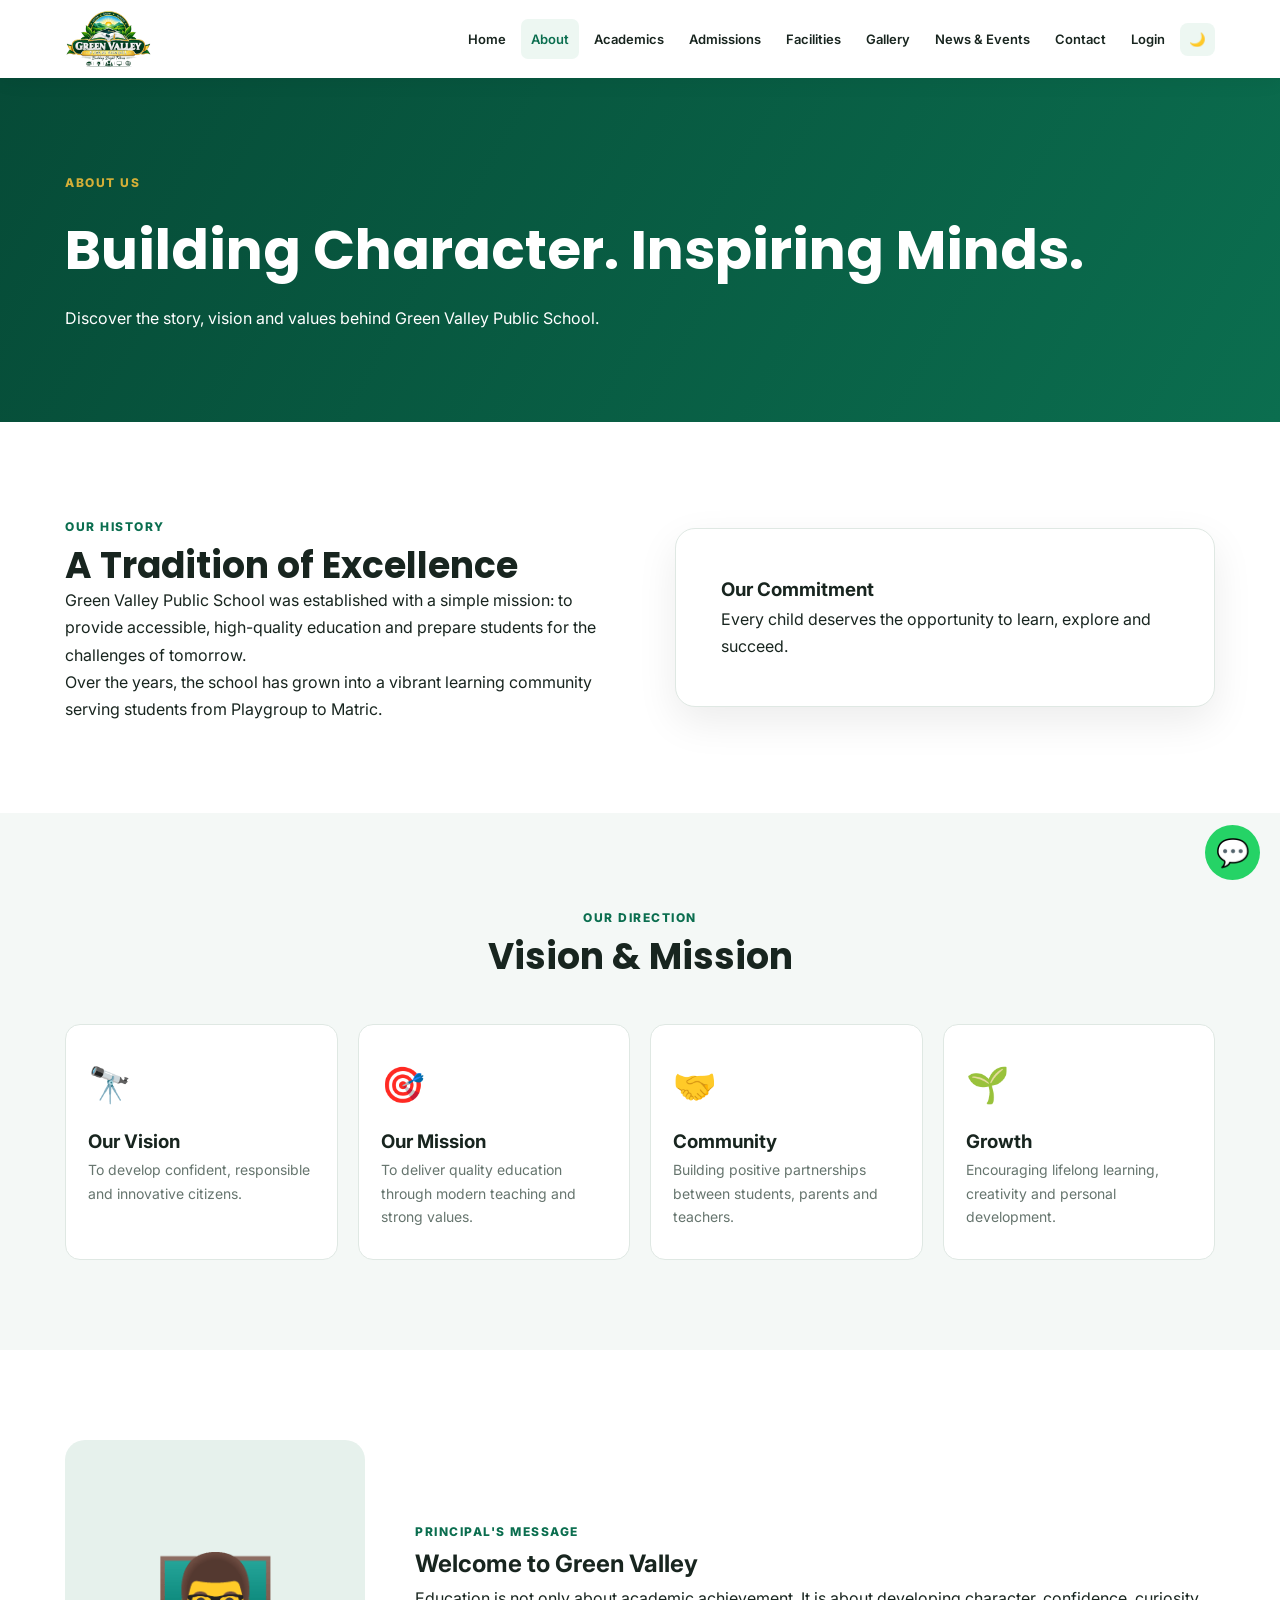
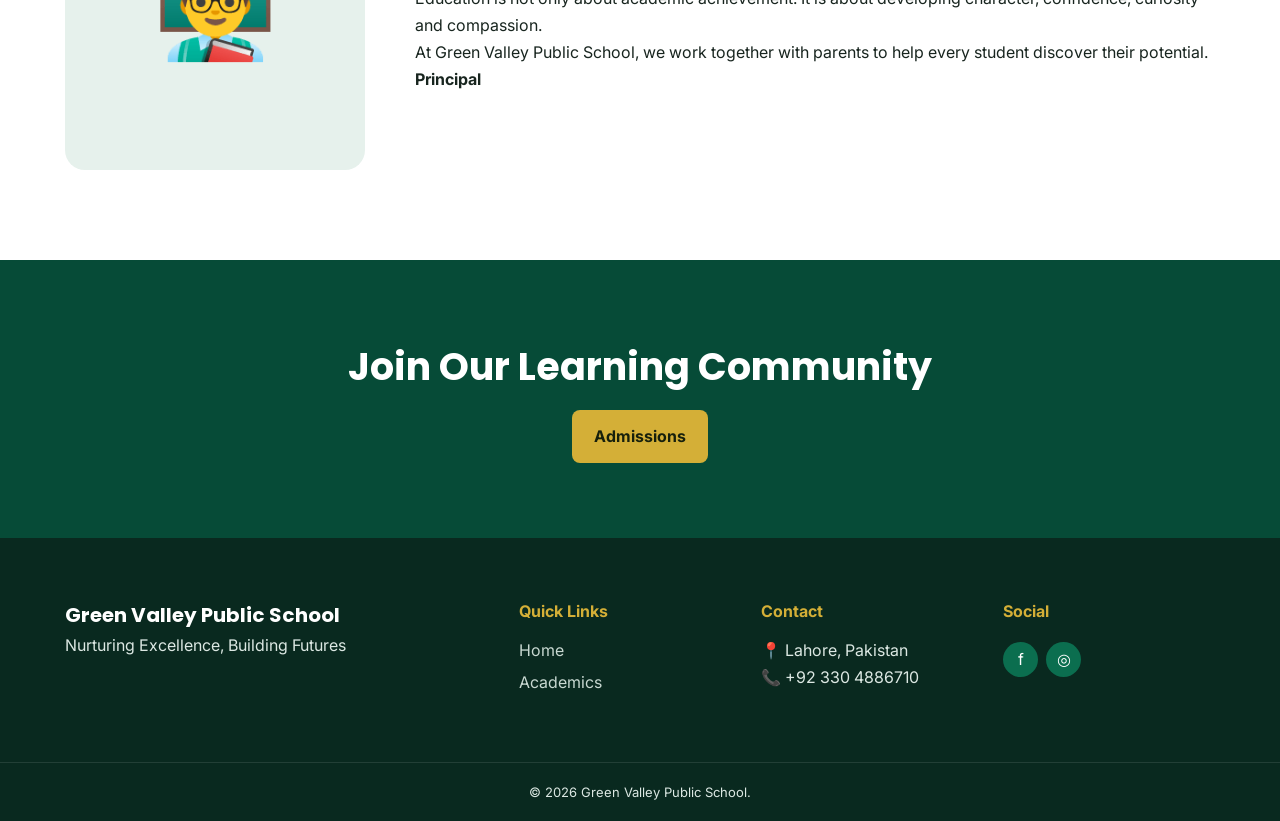
==== commit 17fb4c15: "Add files via upload" ====
--- a/about.html
+++ b/about.html
@@ -1,5 +1,5 @@
 <!DOCTYPE html><html lang="en"><head><meta charset="UTF-8"><meta name="viewport" content="width=device-width,initial-scale=1"><title>About Us | Green Valley Public School</title><link href="https://fonts.googleapis.com/css2?family=Inter:wght@400;500;600;700;800&family=Poppins:wght@600;700;800&display=swap" rel="stylesheet"><link rel="stylesheet" href="css/style.css"></head><body>
-<header class="header"><div class="container nav"><a href="index.html" class="logo"><img src="images/logo.png" alt="Green Valley Public School" class="logo-img"></a><button class="menu-btn" id="menuBtn">☰</button><nav id="navMenu"><a href="index.html">Home</a><a class="active" href="about.html">About</a><a href="academics.html">Academics</a><a href="admissions.html">Admissions</a><a href="facilities.html">Facilities</a><a href="gallery.html">Gallery</a><a href="news-events.html">News & Events</a><a href="contact.html">Contact</a><button id="darkMode" class="icon-btn">🌙</button></nav></div></header>
+<header class="header"><div class="container nav"><a href="index.html" class="logo"><img src="images/logo.png" alt="Green Valley Public School" class="logo-img"></a><button class="menu-btn" id="menuBtn">☰</button><nav id="navMenu"><a href="index.html">Home</a><a class="active" href="about.html">About</a><a href="academics.html">Academics</a><a href="admissions.html">Admissions</a><a href="facilities.html">Facilities</a><a href="gallery.html">Gallery</a><a href="news-events.html">News & Events</a><a href="contact.html">Contact</a><a href="login.html">Login</a><button id="darkMode" class="icon-btn">🌙</button></nav></div></header>
 <section class="page-hero"><div class="container"><span class="section-label">About Us</span><h1>Building Character. Inspiring Minds.</h1><p>Discover the story, vision and values behind Green Valley Public School.</p></div></section>
 <section class="section"><div class="container two-col"><div><span class="section-label">Our History</span><h2>A Tradition of Excellence</h2><p>Green Valley Public School was established with a simple mission: to provide accessible, high-quality education and prepare students for the challenges of tomorrow.</p><p>Over the years, the school has grown into a vibrant learning community serving students from Playgroup to Matric.</p></div><div class="info-box"><h3>Our Commitment</h3><p>Every child deserves the opportunity to learn, explore and succeed.</p></div></div></section>
 <section class="section light"><div class="container"><div class="section-heading"><span class="section-label">Our Direction</span><h2>Vision & Mission</h2></div><div class="cards-4"><div class="feature-card"><div class="feature-icon">🔭</div><h3>Our Vision</h3><p>To develop confident, responsible and innovative citizens.</p></div><div class="feature-card"><div class="feature-icon">🎯</div><h3>Our Mission</h3><p>To deliver quality education through modern teaching and strong values.</p></div><div class="feature-card"><div class="feature-icon">🤝</div><h3>Community</h3><p>Building positive partnerships between students, parents and teachers.</p></div><div class="feature-card"><div class="feature-icon">🌱</div><h3>Growth</h3><p>Encouraging lifelong learning, creativity and personal development.</p></div></div></div></section>
--- a/css/style.css
+++ b/css/style.css
@@ -1 +1 @@
-*{margin:0;padding:0;box-sizing:border-box}html{scroll-behavior:smooth}:root{--green:#0B6E4F;--dark:#064b37;--gold:#d4af37;--white:#fff;--light:#f4f8f6;--text:#18251f;--muted:#66756e;--border:#dfe8e3;--shadow:0 15px 40px rgba(0,0,0,.08)}body{font-family:Inter,sans-serif;color:var(--text);background:var(--white);line-height:1.7}a{text-decoration:none;color:inherit}.container{width:min(1150px,92%);margin:auto}.header{position:sticky;top:0;z-index:1000;background:rgba(255,255,255,.96);backdrop-filter:blur(12px);box-shadow:0 3px 20px rgba(0,0,0,.06)}.nav{min-height:78px;display:flex;align-items:center;justify-content:space-between}.logo{display:flex;align-items:center;gap:10px}.logo-icon{width:48px;height:48px;display:grid;place-items:center;border-radius:12px;background:var(--green);color:#fff;font-weight:800}.logo strong,.logo small{display:block}.logo strong{font-family:Poppins;color:var(--green);font-size:17px}.logo small{font-size:11px;color:var(--muted)}nav{display:flex;align-items:center;gap:5px}nav a{padding:9px 10px;font-size:13px;font-weight:600;border-radius:7px}nav a:hover,nav a.active{color:var(--green);background:#edf7f2}.menu-btn{display:none;border:0;background:transparent;font-size:28px}.icon-btn{border:0;background:#edf7f2;padding:9px;border-radius:8px;cursor:pointer}.hero{min-height:650px;display:flex;align-items:center;background:linear-gradient(90deg,rgba(3,45,32,.88),rgba(3,45,32,.35)),url("https://images.unsplash.com/photo-1580582932707-520aed937b7b?auto=format&fit=crop&w=1800&q=80") center/cover}.hero-content{color:#fff}.hero-content{max-width:1150px}.hero-content p{max-width:600px;font-size:18px;color:#eef6f2}.badge,.section-label{color:var(--green);font-weight:800;text-transform:uppercase;letter-spacing:1.5px;font-size:12px}.hero .badge{color:var(--gold)}.hero h1{font-family:Poppins;font-size:clamp(40px,6vw,72px);line-height:1.12;margin:15px 0}.hero h1 span{color:#e8c84a}.hero-buttons{display:flex;gap:12px;margin-top:30px}.btn{display:inline-block;border:0;border-radius:8px;padding:13px 22px;font-weight:700;cursor:pointer;transition:.3s}.btn:hover{transform:translateY(-3px)}.btn-gold{background:var(--gold);color:#17200c}.btn-green{background:var(--green);color:#fff}.btn-outline{border:1px solid rgba(255,255,255,.6);color:#fff}.stats{background:var(--green);color:#fff}.stats-grid{display:grid;grid-template-columns:repeat(4,1fr)}.stat{padding:28px;text-align:center;border-right:1px solid rgba(255,255,255,.18)}.stat strong,.stat span{display:block}.stat strong{font-family:Poppins;font-size:30px}.stat span{opacity:.85}.section{padding:90px 0}.light{background:var(--light)}.section-heading{text-align:center;margin-bottom:45px}.section-heading h2,.two-col h2{font-family:Poppins;font-size:36px;line-height:1.2;margin-top:5px}.two-col{display:grid;grid-template-columns:1fr 1fr;gap:70px;align-items:center}.about-card,.info-box{padding:45px;border-radius:20px;background:#fff;box-shadow:var(--shadow);border:1px solid var(--border)}.about-icon{font-size:50px}.text-link{display:inline-block;margin-top:20px;color:var(--green);font-weight:800}.cards-4{display:grid;grid-template-columns:repeat(4,1fr);gap:20px}.feature-card,.facility{padding:30px 22px;background:#fff;border:1px solid var(--border);border-radius:15px;transition:.3s}.feature-card:hover,.facility:hover{transform:translateY(-7px);box-shadow:var(--shadow);border-color:#a8d6c2}.feature-icon{font-size:35px;margin-bottom:12px}.feature-card p,.facility p{color:var(--muted);font-size:14px}.news-grid{display:grid;grid-template-columns:repeat(3,1fr);gap:22px}.news-card{overflow:hidden;border-radius:15px;background:#fff;border:1px solid var(--border);transition:.3s}.news-card:hover{transform:translateY(-5px);box-shadow:var(--shadow)}.news-image{height:180px;background:#e7f2ed;display:grid;place-items:center;font-size:65px}.news-body{padding:23px}.news-body>span{color:var(--green);font-size:12px;font-weight:800;text-transform:uppercase}.testimonial-grid{display:grid;grid-template-columns:1fr 1fr;gap:25px}.testimonial{padding:30px;border-radius:15px;background:#fff;border:1px solid var(--border)}.stars{color:var(--gold);letter-spacing:3px}.page-hero{padding:90px 0;color:#fff;background:linear-gradient(120deg,#064b37,#0B6E4F)}.page-hero h1{font-family:Poppins;font-size:clamp(35px,5vw,55px);margin:8px 0}.page-hero .section-label{color:var(--gold)}.facility-grid{display:grid;grid-template-columns:repeat(3,1fr);gap:22px}.facility>div{font-size:42px}.timeline{display:grid;gap:18px;max-width:850px;margin:auto}.timeline>div{padding:25px;border-left:5px solid var(--green);background:var(--light);border-radius:8px}.timeline b{color:var(--green)}.subject-grid{display:grid;grid-template-columns:repeat(4,1fr);gap:15px}.subject-grid div{padding:20px;text-align:center;background:#fff;border:1px solid var(--border);border-radius:10px;font-weight:700}.check-list{list-style:none}.check-list li{margin:12px 0}.check-list li:before{content:"✓";color:var(--green);font-weight:bold;margin-right:10px}.principal{display:grid;grid-template-columns:300px 1fr;gap:50px;align-items:center}.principal-photo{height:330px;border-radius:20px;background:#e6f1ec;display:grid;place-items:center;font-size:100px}.steps{display:grid;grid-template-columns:repeat(4,1fr);gap:18px}.steps>div{padding:25px;background:var(--light);border-radius:15px}.steps b{display:block;font-size:28px;color:var(--green)}.table-wrap{overflow-x:auto}table{width:100%;border-collapse:collapse;background:#fff;min-width:600px}th,td{padding:16px;border:1px solid var(--border);text-align:left}th{background:var(--green);color:#fff}.note{color:var(--muted);margin-top:10px}.form-card{padding:35px;background:#fff;border-radius:18px;box-shadow:var(--shadow)}.form-card h2{font-family:Poppins;margin-bottom:20px}form{display:grid;gap:13px}input,select,textarea{width:100%;padding:13px 15px;border:1px solid var(--border);border-radius:8px;font:inherit;outline:none}input:focus,select:focus,textarea:focus{border-color:var(--green)}textarea{min-height:130px;resize:vertical}.filters{display:flex;justify-content:center;gap:10px;margin-bottom:30px;flex-wrap:wrap}.filter{border:1px solid var(--border);background:#fff;padding:9px 18px;border-radius:30px;cursor:pointer}.filter.active,.filter:hover{background:var(--green);color:#fff}.gallery-grid{display:grid;grid-template-columns:repeat(4,1fr);gap:18px}.gallery-item{height:220px;background:var(--light);border-radius:15px;display:grid;place-items:center;cursor:pointer;transition:.3s;overflow:hidden}.gallery-item:hover{transform:scale(1.03);box-shadow:var(--shadow)}.gallery-item div{font-size:65px}.gallery-item span{font-weight:700}.lightbox{display:none;position:fixed;inset:0;background:rgba(0,0,0,.85);z-index:2000;place-items:center;color:#fff}.lightbox.show{display:grid}#closeLightbox{position:absolute;top:20px;right:30px;font-size:40px;color:#fff;background:none;border:0;cursor:pointer}.event-list{max-width:800px;margin:auto}.event{display:flex;gap:20px;align-items:center;padding:22px;background:#fff;border-bottom:1px solid var(--border)}.event>strong{width:65px;height:65px;display:grid;place-items:center;background:var(--green);color:#fff;border-radius:12px;font-size:22px}.contact-grid{display:grid;grid-template-columns:1fr 1fr;gap:40px}.contact-item{margin-bottom:20px}.contact-item strong{color:var(--green)}.map{height:300px;margin-top:25px;border-radius:15px;overflow:hidden}.map iframe{width:100%;height:100%;border:0}.cta{padding:75px 0;text-align:center;background:var(--dark);color:#fff}.cta h2{font-family:Poppins;font-size:38px;margin-bottom:10px}footer{background:#09291f;color:#dce8e3}.footer-grid{padding:60px 0;display:grid;grid-template-columns:2fr 1fr 1fr 1fr;gap:30px}.footer-logo{font-family:Poppins;font-size:20px;font-weight:700;color:#fff}footer h4{color:var(--gold);margin-bottom:12px}footer a{display:block;margin:5px 0;color:#c8d8d1}.socials{display:flex;gap:8px}.socials a{width:35px;height:35px;border-radius:50%;display:grid;place-items:center;background:var(--green);color:#fff}.copyright{text-align:center;padding:18px;border-top:1px solid rgba(255,255,255,.1);font-size:13px}.whatsapp,.top-btn{position:fixed;z-index:900;border:0;cursor:pointer}.whatsapp{right:20px;bottom:20px;width:55px;height:55px;display:grid;place-items:center;border-radius:50%;background:#25D366;font-size:27px}.top-btn{right:20px;bottom:85px;width:40px;height:40px;display:none;border-radius:50%;background:var(--green);color:#fff;font-size:20px}body.dark{--white:#101815;--light:#17211d;--text:#edf5f1;--muted:#a9b9b2;--border:#293a33;background:#101815}body.dark .header,body.dark .news-card,body.dark .feature-card,body.dark .facility,body.dark .testimonial,body.dark .form-card,body.dark .about-card,body.dark .info-box,body.dark table,body.dark .subject-grid div,body.dark .event{background:#17211d}body.dark input,body.dark select,body.dark textarea{background:#101815;color:#fff}@media(max-width:1000px){nav a{padding:8px 6px;font-size:12px}.cards-4{grid-template-columns:repeat(2,1fr)}.gallery-grid{grid-template-columns:repeat(3,1fr)}}@media(max-width:760px){.menu-btn{display:block}nav{position:absolute;left:0;right:0;top:78px;display:none;flex-direction:column;align-items:stretch;padding:15px;background:#fff;box-shadow:var(--shadow)}body.dark nav{background:#17211d}nav.open{display:flex}nav a{padding:12px}.hero{min-height:580px}.hero h1{font-size:42px}.hero-buttons{flex-direction:column;align-items:flex-start}.stats-grid,.two-col,.news-grid,.testimonial-grid,.facility-grid,.contact-grid,.principal{grid-template-columns:1fr}.stats-grid{grid-template-columns:repeat(2,1fr)}.cards-4,.steps,.subject-grid{grid-template-columns:1fr 1fr}.gallery-grid{grid-template-columns:1fr 1fr}.footer-grid{grid-template-columns:1fr 1fr}.section{padding:65px 0}}@media(max-width:480px){.logo strong{font-size:14px}.logo-icon{width:42px;height:42px}.cards-4,.steps,.subject-grid,.gallery-grid,.footer-grid{grid-template-columns:1fr}.stat{padding:20px 10px}.stat strong{font-size:24px}.section-heading h2,.two-col h2{font-size:30px}.hero h1{font-size:36px}.page-hero{padding:65px 0}}+*{margin:0;padding:0;box-sizing:border-box}html{scroll-behavior:smooth}:root{--green:#0B6E4F;--dark:#064b37;--gold:#d4af37;--white:#fff;--light:#f4f8f6;--text:#18251f;--muted:#66756e;--border:#dfe8e3;--shadow:0 15px 40px rgba(0,0,0,.08)}body{font-family:Inter,sans-serif;color:var(--text);background:var(--white);line-height:1.7}a{text-decoration:none;color:inherit}.container{width:min(1150px,92%);margin:auto}.header{position:sticky;top:0;z-index:1000;background:rgba(255,255,255,.96);backdrop-filter:blur(12px);box-shadow:0 3px 20px rgba(0,0,0,.06)}.nav{min-height:78px;display:flex;align-items:center;justify-content:space-between}.logo{display:flex;align-items:center}.logo-img{height:58px;width:auto;display:block;object-fit:contain}nav{display:flex;align-items:center;gap:5px}nav a{padding:9px 10px;font-size:13px;font-weight:600;border-radius:7px}nav a:hover,nav a.active{color:var(--green);background:#edf7f2}.menu-btn{display:none;border:0;background:transparent;font-size:28px}.icon-btn{border:0;background:#edf7f2;padding:9px;border-radius:8px;cursor:pointer}.hero{min-height:650px;display:flex;align-items:center;background:linear-gradient(90deg,rgba(3,45,32,.88),rgba(3,45,32,.35)),url("https://images.unsplash.com/photo-1580582932707-520aed937b7b?auto=format&fit=crop&w=1800&q=80") center/cover}.hero-content{color:#fff}.hero-content{max-width:1150px}.hero-content p{max-width:600px;font-size:18px;color:#eef6f2}.badge,.section-label{color:var(--green);font-weight:800;text-transform:uppercase;letter-spacing:1.5px;font-size:12px}.hero .badge{color:var(--gold)}.hero h1{font-family:Poppins;font-size:clamp(40px,6vw,72px);line-height:1.12;margin:15px 0}.hero h1 span{color:#e8c84a}.hero-buttons{display:flex;gap:12px;margin-top:30px}.btn{display:inline-block;border:0;border-radius:8px;padding:13px 22px;font-weight:700;cursor:pointer;transition:.3s}.btn:hover{transform:translateY(-3px)}.btn-gold{background:var(--gold);color:#17200c}.btn-green{background:var(--green);color:#fff}.btn-outline{border:1px solid rgba(255,255,255,.6);color:#fff}.stats{background:var(--green);color:#fff}.stats-grid{display:grid;grid-template-columns:repeat(4,1fr)}.stat{padding:28px;text-align:center;border-right:1px solid rgba(255,255,255,.18)}.stat strong,.stat span{display:block}.stat strong{font-family:Poppins;font-size:30px}.stat span{opacity:.85}.section{padding:90px 0}.light{background:var(--light)}.section-heading{text-align:center;margin-bottom:45px}.section-heading h2,.two-col h2{font-family:Poppins;font-size:36px;line-height:1.2;margin-top:5px}.two-col{display:grid;grid-template-columns:1fr 1fr;gap:70px;align-items:center}.about-card,.info-box{padding:45px;border-radius:20px;background:#fff;box-shadow:var(--shadow);border:1px solid var(--border)}.about-icon{font-size:50px}.text-link{display:inline-block;margin-top:20px;color:var(--green);font-weight:800}.cards-4{display:grid;grid-template-columns:repeat(4,1fr);gap:20px}.feature-card,.facility{padding:30px 22px;background:#fff;border:1px solid var(--border);border-radius:15px;transition:.3s}.feature-card:hover,.facility:hover{transform:translateY(-7px);box-shadow:var(--shadow);border-color:#a8d6c2}.feature-icon{font-size:35px;margin-bottom:12px}.feature-card p,.facility p{color:var(--muted);font-size:14px}.news-grid{display:grid;grid-template-columns:repeat(3,1fr);gap:22px}.news-card{overflow:hidden;border-radius:15px;background:#fff;border:1px solid var(--border);transition:.3s}.news-card:hover{transform:translateY(-5px);box-shadow:var(--shadow)}.news-image{height:180px;background:#e7f2ed;display:grid;place-items:center;font-size:65px}.news-body{padding:23px}.news-body>span{color:var(--green);font-size:12px;font-weight:800;text-transform:uppercase}.testimonial-grid{display:grid;grid-template-columns:1fr 1fr;gap:25px}.testimonial{padding:30px;border-radius:15px;background:#fff;border:1px solid var(--border)}.stars{color:var(--gold);letter-spacing:3px}.page-hero{padding:90px 0;color:#fff;background:linear-gradient(120deg,#064b37,#0B6E4F)}.page-hero h1{font-family:Poppins;font-size:clamp(35px,5vw,55px);margin:8px 0}.page-hero .section-label{color:var(--gold)}.facility-grid{display:grid;grid-template-columns:repeat(3,1fr);gap:22px}.facility>div{font-size:42px}.timeline{display:grid;gap:18px;max-width:850px;margin:auto}.timeline>div{padding:25px;border-left:5px solid var(--green);background:var(--light);border-radius:8px}.timeline b{color:var(--green)}.subject-grid{display:grid;grid-template-columns:repeat(4,1fr);gap:15px}.subject-grid div{padding:20px;text-align:center;background:#fff;border:1px solid var(--border);border-radius:10px;font-weight:700}.check-list{list-style:none}.check-list li{margin:12px 0}.check-list li:before{content:"✓";color:var(--green);font-weight:bold;margin-right:10px}.principal{display:grid;grid-template-columns:300px 1fr;gap:50px;align-items:center}.principal-photo{height:330px;border-radius:20px;background:#e6f1ec;display:grid;place-items:center;font-size:100px}.steps{display:grid;grid-template-columns:repeat(4,1fr);gap:18px}.steps>div{padding:25px;background:var(--light);border-radius:15px}.steps b{display:block;font-size:28px;color:var(--green)}.table-wrap{overflow-x:auto}table{width:100%;border-collapse:collapse;background:#fff;min-width:600px}th,td{padding:16px;border:1px solid var(--border);text-align:left}th{background:var(--green);color:#fff}.note{color:var(--muted);margin-top:10px}.form-card{padding:35px;background:#fff;border-radius:18px;box-shadow:var(--shadow)}.form-card h2{font-family:Poppins;margin-bottom:20px}form{display:grid;gap:13px}input,select,textarea{width:100%;padding:13px 15px;border:1px solid var(--border);border-radius:8px;font:inherit;outline:none}input:focus,select:focus,textarea:focus{border-color:var(--green)}textarea{min-height:130px;resize:vertical}.filters{display:flex;justify-content:center;gap:10px;margin-bottom:30px;flex-wrap:wrap}.filter{border:1px solid var(--border);background:#fff;padding:9px 18px;border-radius:30px;cursor:pointer}.filter.active,.filter:hover{background:var(--green);color:#fff}.gallery-grid{display:grid;grid-template-columns:repeat(4,1fr);gap:18px}.gallery-item{height:220px;background:var(--light);border-radius:15px;display:grid;place-items:center;cursor:pointer;transition:.3s;overflow:hidden}.gallery-item:hover{transform:scale(1.03);box-shadow:var(--shadow)}.gallery-item div{font-size:65px}.gallery-item span{font-weight:700}.lightbox{display:none;position:fixed;inset:0;background:rgba(0,0,0,.85);z-index:2000;place-items:center;color:#fff}.lightbox.show{display:grid}#closeLightbox{position:absolute;top:20px;right:30px;font-size:40px;color:#fff;background:none;border:0;cursor:pointer}.event-list{max-width:800px;margin:auto}.event{display:flex;gap:20px;align-items:center;padding:22px;background:#fff;border-bottom:1px solid var(--border)}.event>strong{width:65px;height:65px;display:grid;place-items:center;background:var(--green);color:#fff;border-radius:12px;font-size:22px}.contact-grid{display:grid;grid-template-columns:1fr 1fr;gap:40px}.contact-item{margin-bottom:20px}.contact-item strong{color:var(--green)}.map{height:300px;margin-top:25px;border-radius:15px;overflow:hidden}.map iframe{width:100%;height:100%;border:0}.cta{padding:75px 0;text-align:center;background:var(--dark);color:#fff}.cta h2{font-family:Poppins;font-size:38px;margin-bottom:10px}footer{background:#09291f;color:#dce8e3}.footer-grid{padding:60px 0;display:grid;grid-template-columns:2fr 1fr 1fr 1fr;gap:30px}.footer-logo{font-family:Poppins;font-size:20px;font-weight:700;color:#fff}footer h4{color:var(--gold);margin-bottom:12px}footer a{display:block;margin:5px 0;color:#c8d8d1}.socials{display:flex;gap:8px}.socials a{width:35px;height:35px;border-radius:50%;display:grid;place-items:center;background:var(--green);color:#fff}.copyright{text-align:center;padding:18px;border-top:1px solid rgba(255,255,255,.1);font-size:13px}.whatsapp,.top-btn{position:fixed;z-index:900;border:0;cursor:pointer}.whatsapp{right:20px;bottom:20px;width:55px;height:55px;display:grid;place-items:center;border-radius:50%;background:#25D366;font-size:27px}.top-btn{right:20px;bottom:85px;width:40px;height:40px;display:none;border-radius:50%;background:var(--green);color:#fff;font-size:20px}body.dark{--white:#101815;--light:#17211d;--text:#edf5f1;--muted:#a9b9b2;--border:#293a33;background:#101815}body.dark .header,body.dark .news-card,body.dark .feature-card,body.dark .facility,body.dark .testimonial,body.dark .form-card,body.dark .about-card,body.dark .info-box,body.dark table,body.dark .subject-grid div,body.dark .event{background:#17211d}body.dark input,body.dark select,body.dark textarea{background:#101815;color:#fff}@media(max-width:1000px){nav a{padding:8px 6px;font-size:12px}.cards-4{grid-template-columns:repeat(2,1fr)}.gallery-grid{grid-template-columns:repeat(3,1fr)}}@media(max-width:760px){.menu-btn{display:block}nav{position:absolute;left:0;right:0;top:78px;display:none;flex-direction:column;align-items:stretch;padding:15px;background:#fff;box-shadow:var(--shadow)}body.dark nav{background:#17211d}nav.open{display:flex}nav a{padding:12px}.hero{min-height:580px}.hero h1{font-size:42px}.hero-buttons{flex-direction:column;align-items:flex-start}.stats-grid,.two-col,.news-grid,.testimonial-grid,.facility-grid,.contact-grid,.principal{grid-template-columns:1fr}.stats-grid{grid-template-columns:repeat(2,1fr)}.cards-4,.steps,.subject-grid{grid-template-columns:1fr 1fr}.gallery-grid{grid-template-columns:1fr 1fr}.footer-grid{grid-template-columns:1fr 1fr}.section{padding:65px 0}}@media(max-width:480px){.logo-img{height:48px}.cards-4,.steps,.subject-grid,.gallery-grid,.footer-grid{grid-template-columns:1fr}.stat{padding:20px 10px}.stat strong{font-size:24px}.section-heading h2,.two-col h2{font-size:30px}.hero h1{font-size:36px}.page-hero{padding:65px 0}}
